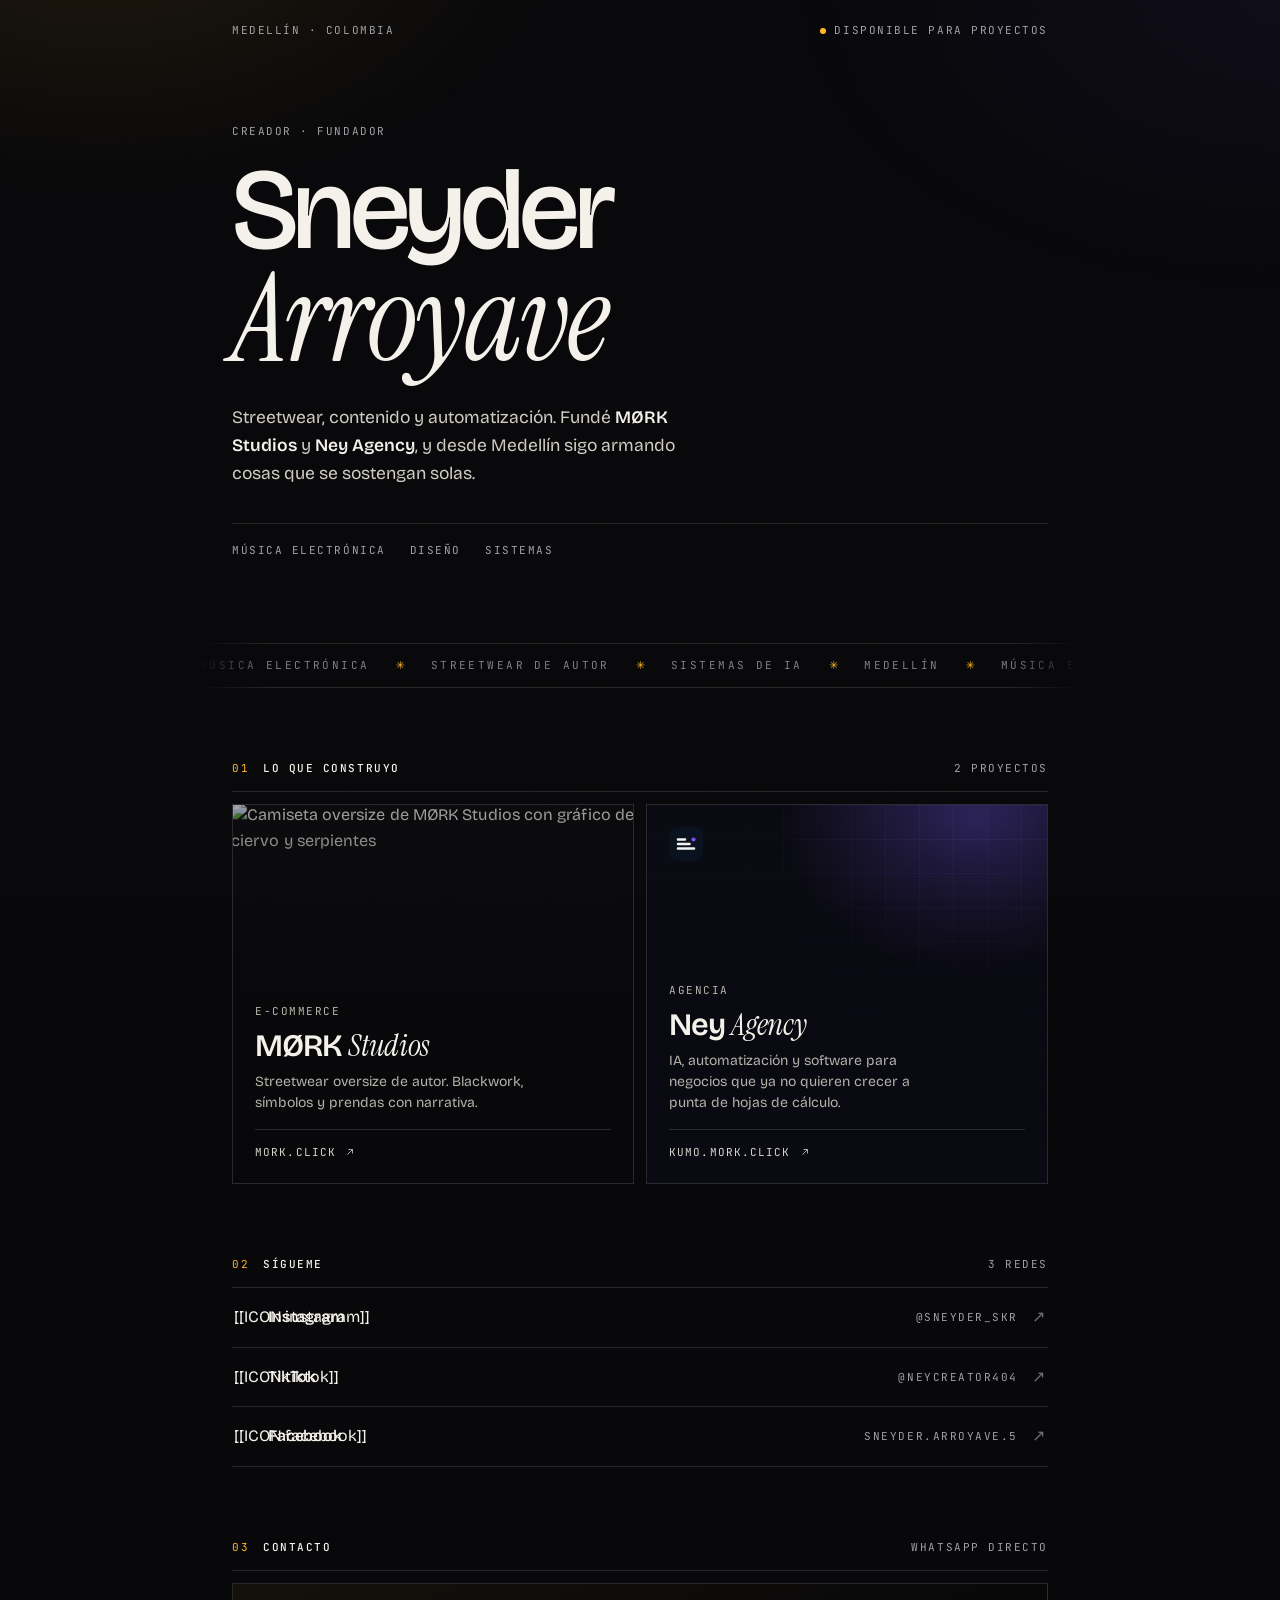
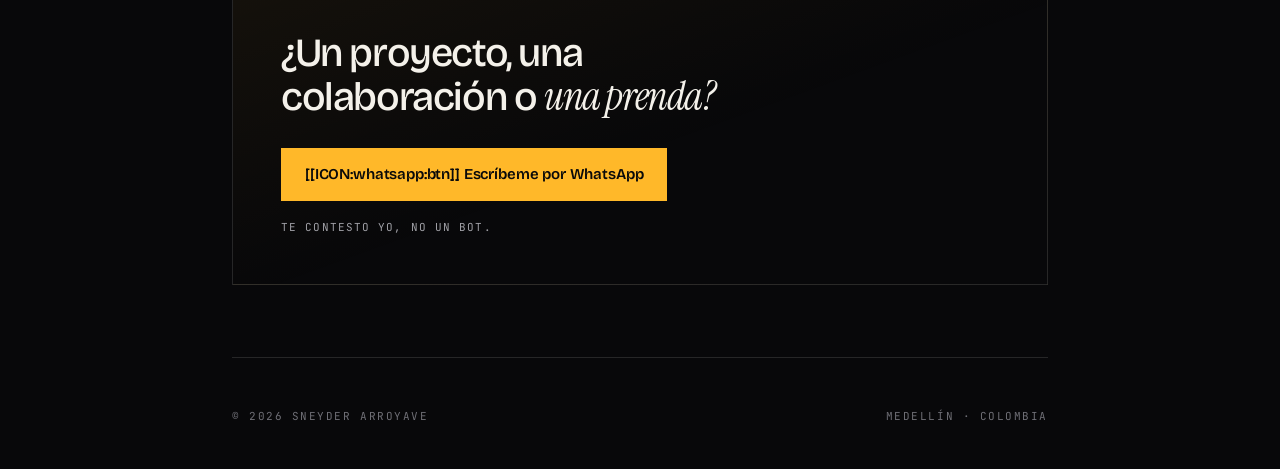
==== src/index.template.html @ 433a904f "Bio link: pagina unica con MORK, Ney Agency y redes" ====
<!DOCTYPE html>
<html lang="es">
<head>
<meta charset="utf-8">
<meta name="viewport" content="width=device-width, initial-scale=1">
<title>Sneyder Arroyave — MØRK Studios · Ney Agency</title>
<meta name="description" content="Links de Sneyder Arroyave: MØRK Studios (streetwear oversize), Ney Agency (IA y automatización), Instagram, TikTok y Facebook.">
<meta name="theme-color" content="#08080a">
<meta property="og:type" content="profile">
<meta property="og:title" content="Sneyder Arroyave">
<meta property="og:description" content="Streetwear, contenido y automatización. Fundador de MØRK Studios y Ney Agency.">
<meta property="og:image" content="[[OG_IMAGE]]">
<meta property="og:url" content="[[SITE_URL]]">
<meta name="twitter:card" content="summary_large_image">
<link rel="icon" href="favicon.svg" type="image/svg+xml">
<link rel="preconnect" href="https://fonts.googleapis.com">
<link rel="preconnect" href="https://fonts.gstatic.com" crossorigin>
<link href="https://fonts.googleapis.com/css2?family=Bricolage+Grotesque:opsz,wght@12..96,300..800&family=Instrument+Serif:ital@0;1&family=JetBrains+Mono:wght@400;500&display=swap" rel="stylesheet">
<style>
  /* ---------- tokens ---------- */
  :root{
    --bg:#08080a;
    --ink:#f4f1ea;
    --dim:#a0a0a6;
    --line:rgba(244,241,234,.13);
    --line-strong:rgba(244,241,234,.30);
    --acc:#ffb829;
    --iris:#7c5cff;
    --max:880px;
    --pad:clamp(20px,5vw,32px);
    --mono:"JetBrains Mono",ui-monospace,SFMono-Regular,monospace;
    --sans:"Bricolage Grotesque",system-ui,-apple-system,"Segoe UI",sans-serif;
    --serif:"Instrument Serif",Georgia,serif;
    --ease:cubic-bezier(.22,.8,.2,1);
  }

  *,*::before,*::after{box-sizing:border-box}
  html{-webkit-text-size-adjust:100%;scroll-behavior:smooth}
  body{
    margin:0;background:var(--bg);color:var(--ink);
    font-family:var(--sans);font-size:16px;line-height:1.55;
    -webkit-font-smoothing:antialiased;text-rendering:optimizeLegibility;
    overflow-x:hidden;
  }
  @media (prefers-reduced-motion:reduce){
    html{scroll-behavior:auto}
    *{animation-duration:.001ms !important;animation-iteration-count:1 !important;transition-duration:.001ms !important}
  }
  a{color:inherit}
  img{display:block;max-width:100%}
  :focus-visible{outline:2px solid var(--acc);outline-offset:3px}

  .mono{font-family:var(--mono);font-size:11px;letter-spacing:.14em;text-transform:uppercase;font-weight:400}

  /* ambient: one soft warm glow, top-left, nothing else */
  body::before{
    content:"";position:fixed;inset:0;pointer-events:none;z-index:0;
    background:
      radial-gradient(60vw 50vh at 8% -8%, rgba(255,184,41,.09), transparent 60%),
      radial-gradient(70vw 60vh at 100% 0%, rgba(124,92,255,.06), transparent 55%);
  }
  .grain{
    position:fixed;inset:0;pointer-events:none;z-index:2;opacity:.05;mix-blend-mode:overlay;
    background-image:url("data:image/svg+xml,%3Csvg xmlns='http://www.w3.org/2000/svg' width='180' height='180'%3E%3Cfilter id='n'%3E%3CfeTurbulence type='fractalNoise' baseFrequency='.8' numOctaves='3'/%3E%3C/filter%3E%3Crect width='180' height='180' filter='url(%23n)'/%3E%3C/svg%3E");
    background-size:180px 180px;
  }

  .wrap{position:relative;z-index:1;max-width:var(--max);margin:0 auto;padding:0 var(--pad)}

  /* ---------- top bar ---------- */
  .top{
    display:flex;justify-content:space-between;align-items:center;gap:16px;
    padding:22px 0 0;color:var(--dim);
  }
  .live{display:inline-flex;align-items:center;gap:8px}
  .live i{
    width:6px;height:6px;border-radius:50%;background:var(--acc);display:inline-block;
    box-shadow:0 0 0 0 rgba(255,184,41,.5);animation:pulse 2.8s ease-out infinite;
  }
  @keyframes pulse{
    0%{box-shadow:0 0 0 0 rgba(255,184,41,.45)}
    70%{box-shadow:0 0 0 7px rgba(255,184,41,0)}
    100%{box-shadow:0 0 0 0 rgba(255,184,41,0)}
  }
  @media (max-width:520px){ .top .live .wide{display:none} }
  @media (min-width:521px){ .top .live .short{display:none} }

  /* ---------- hero ---------- */
  .hero{padding:clamp(46px,9vw,84px) 0 clamp(26px,5vw,38px)}
  .eyebrow{color:var(--dim);margin:0 0 clamp(14px,3vw,22px)}
  h1{
    margin:0;font-weight:500;letter-spacing:-.045em;line-height:.84;
    font-size:clamp(3.5rem,13.5vw,7.2rem);font-optical-sizing:auto;
    display:flex;flex-direction:column;
  }
  h1 .serif{
    font-family:var(--serif);font-style:italic;font-weight:400;
    letter-spacing:-.02em;line-height:.9;margin-top:.04em;
    font-size:1.06em;
  }
  .lede{
    margin:clamp(22px,4vw,30px) 0 0;max-width:44ch;
    color:#cfcbc2;font-size:clamp(15px,2.1vw,17.5px);line-height:1.62;
  }
  .lede strong{color:var(--ink);font-weight:600}
  .hero-meta{
    display:flex;flex-wrap:wrap;gap:10px 24px;margin-top:clamp(24px,4vw,34px);
    color:var(--dim);padding-top:18px;border-top:1px solid var(--line);
  }

  /* ---------- ticker ---------- */
  .ticker{
    margin:clamp(30px,6vw,46px) calc(var(--pad) * -1) 0;
    border-top:1px solid var(--line);border-bottom:1px solid var(--line);
    overflow:hidden;padding:13px 0;
    -webkit-mask-image:linear-gradient(90deg,transparent,#000 8%,#000 92%,transparent);
            mask-image:linear-gradient(90deg,transparent,#000 8%,#000 92%,transparent);
  }
  .ticker-track{display:flex;width:max-content;animation:slide 46s linear infinite;will-change:transform}
  .ticker-track > div{display:flex;align-items:center;gap:26px;padding-right:26px}
  .ticker span{font-family:var(--mono);font-size:11px;letter-spacing:.22em;text-transform:uppercase;color:#7e7e85;white-space:nowrap}
  .ticker b{color:var(--acc);font-size:11px;line-height:1}
  @keyframes slide{to{transform:translateX(-50%)}}

  /* ---------- section head ---------- */
  .block{margin-top:clamp(46px,8vw,72px)}
  .block-head{
    display:flex;align-items:baseline;gap:14px;
    padding-bottom:14px;border-bottom:1px solid var(--line);color:var(--dim);
  }
  .block-head .num{color:var(--acc)}
  .block-head h2{margin:0;color:var(--ink);font-family:var(--mono);font-size:11px;letter-spacing:.14em;text-transform:uppercase;font-weight:500}
  .block-head .count{margin-left:auto}

  /* ---------- brand cards ---------- */
  .cards{display:grid;gap:12px;margin-top:12px}
  @media (min-width:760px){ .cards{grid-template-columns:1fr 1fr} }
  .card{
    position:relative;display:flex;flex-direction:column;justify-content:flex-end;
    min-height:clamp(300px,54vw,380px);padding:22px;
    border:1px solid var(--line);background:#0c0c0f;overflow:hidden;
    text-decoration:none;isolation:isolate;
    transition:transform .4s var(--ease),border-color .4s var(--ease);
  }
  .card:hover{transform:translateY(-3px);border-color:var(--line-strong)}
  .card:active{transform:translateY(-1px)}
  .card .media{position:absolute;inset:0;z-index:-2;overflow:hidden}
  .card .media img{
    width:100%;height:100%;object-fit:cover;object-position:50% 12%;
    transform:scale(1.01);transition:transform 1.1s var(--ease);filter:saturate(.9) contrast(1.05) brightness(.92);
  }
  .card:hover .media img{transform:scale(1.05)}
  .card .scrim{position:absolute;inset:0;z-index:-1;
    background:linear-gradient(180deg,rgba(8,8,10,.30) 0%,rgba(8,8,10,.72) 38%,rgba(8,8,10,.96) 62%,#08080a 88%)}
  .card .tag{color:#b9b5ab;display:block;margin-bottom:10px}
  .card h3{
    margin:0;font-size:clamp(1.55rem,4.6vw,1.95rem);font-weight:600;letter-spacing:-.03em;line-height:1;
  }
  .card h3 em{font-family:var(--serif);font-style:italic;font-weight:400;letter-spacing:-.01em}
  .card p{margin:10px 0 0;font-size:14px;line-height:1.5;color:#b4b1a9;max-width:30ch}
  .card .go{
    display:flex;align-items:center;gap:8px;margin-top:16px;padding-top:14px;
    border-top:1px solid rgba(244,241,234,.14);
    font-family:var(--mono);font-size:11px;letter-spacing:.1em;text-transform:uppercase;color:#d7d4cc;
  }
  .card .go svg{width:12px;height:12px;stroke:currentColor;fill:none;stroke-width:1.6;
    transition:transform .35s var(--ease)}
  .card:hover .go svg{transform:translate(3px,-3px)}
  .card:hover .go{color:var(--acc)}

  /* ney card: no photo, its own ground */
  .card--ney{background:#0a0a12}
  .card--ney .grid-bg{
    position:absolute;inset:0;z-index:-2;
    background-image:linear-gradient(rgba(124,92,255,.10) 1px,transparent 1px),
                     linear-gradient(90deg,rgba(124,92,255,.10) 1px,transparent 1px);
    background-size:34px 34px;
    -webkit-mask-image:radial-gradient(90% 80% at 78% 8%,#000 0%,transparent 72%);
            mask-image:radial-gradient(90% 80% at 78% 8%,#000 0%,transparent 72%);
  }
  .card--ney .glow{
    position:absolute;inset:0;z-index:-1;
    background:radial-gradient(70% 60% at 82% 4%,rgba(124,92,255,.30),transparent 68%);
  }
  .card--ney .mark{position:absolute;top:22px;left:22px;z-index:0;width:34px;height:34px;opacity:.95}
  .card--ney .scrim{background:linear-gradient(180deg,transparent 0%,rgba(10,10,18,.55) 55%,#0a0a12 92%)}

  /* ---------- social list ---------- */
  .social{list-style:none;margin:0;padding:0}
  .social a{
    display:grid;grid-template-columns:20px 1fr auto 14px;align-items:center;gap:14px;
    padding:17px 2px;border-bottom:1px solid var(--line);text-decoration:none;
    transition:background .3s var(--ease),padding-left .3s var(--ease),border-color .3s var(--ease);
  }
  .social a:hover{background:rgba(244,241,234,.035);padding-left:12px;border-color:var(--line-strong)}
  .social .ico{display:flex}
  .social .ico svg{width:17px;height:17px;fill:#8b8b93;transition:fill .3s}
  .social a:hover .ico svg{fill:var(--acc)}
  .social .net{font-size:16px;font-weight:500;letter-spacing:-.01em}
  .social .handle{color:var(--dim);font-size:11px}
  .social .arw{color:#6d6d74;transition:transform .35s var(--ease),color .3s}
  .social a:hover .arw{transform:translate(2px,-2px);color:var(--acc)}
  @media (max-width:430px){ .social .handle{display:none} }

  /* ---------- contact ---------- */
  .contact{
    margin-top:12px;padding:clamp(26px,6vw,48px);
    border:1px solid var(--line);position:relative;overflow:hidden;
    background:linear-gradient(160deg,rgba(255,184,41,.055),transparent 55%);
  }
  .contact .title{
    margin:0 0 clamp(22px,4vw,30px);font-size:clamp(1.7rem,5.4vw,2.5rem);
    font-weight:500;letter-spacing:-.035em;line-height:1.06;max-width:18ch;
  }
  .contact .title em{font-family:var(--serif);font-style:italic;font-weight:400}
  .btn{
    display:inline-flex;align-items:center;gap:12px;
    background:var(--acc);color:#0a0a0a;text-decoration:none;
    font-weight:600;font-size:15px;letter-spacing:-.01em;
    padding:15px 24px;transition:transform .25s var(--ease),background .25s;
  }
  .btn svg{width:16px;height:16px;fill:currentColor}
  .btn:hover{background:#ffc95f;transform:translateY(-2px)}
  .btn:active{transform:translateY(0) scale(.99)}
  .contact .fine{margin:18px 0 0;color:var(--dim);font-size:11px;font-family:var(--mono);letter-spacing:.1em;text-transform:uppercase}

  /* ---------- footer ---------- */
  footer{
    display:flex;flex-wrap:wrap;justify-content:space-between;gap:10px;
    padding:clamp(34px,6vw,50px) 0 clamp(30px,6vw,44px);
    color:#6f6f76;border-top:1px solid var(--line);margin-top:clamp(46px,8vw,72px);
  }

  /* ---------- entrance ---------- */
  [data-enter]{opacity:0;transform:translateY(14px);animation:rise .85s var(--ease) forwards;animation-delay:var(--d,0s)}
  @keyframes rise{to{opacity:1;transform:none}}
  @media (prefers-reduced-motion:reduce){[data-enter]{opacity:1;transform:none;animation:none}}
</style>
</head>
<body>
<div class="grain" aria-hidden="true"></div>

<div class="wrap">
  <header class="top">
    <span class="mono">Medellín · Colombia</span>
    <span class="mono live"><i></i><span class="wide">Disponible para proyectos</span><span class="short">Disponible</span></span>
  </header>

  <main>
    <section class="hero">
      <p class="eyebrow mono" data-enter style="--d:.05s">Creador · Fundador</p>
      <h1 data-enter style="--d:.12s"><span>Sneyder</span><span class="serif">Arroyave</span></h1>
      <p class="lede" data-enter style="--d:.2s">
        Streetwear, contenido y automatización. Fundé <strong>MØRK Studios</strong> y <strong>Ney Agency</strong>,
        y desde Medellín sigo armando cosas que se sostengan solas.
      </p>
      <div class="hero-meta mono" data-enter style="--d:.28s">
        <span>Música electrónica</span>
        <span>Diseño</span>
        <span>Sistemas</span>
      </div>
    </section>

    <div class="ticker" aria-hidden="true">
      <div class="ticker-track">
        <div>
          <span>Música electrónica</span><b>✳</b><span>Streetwear de autor</span><b>✳</b><span>Sistemas de IA</span><b>✳</b><span>Medellín</span><b>✳</b>
          <span>Música electrónica</span><b>✳</b><span>Streetwear de autor</span><b>✳</b><span>Sistemas de IA</span><b>✳</b><span>Medellín</span><b>✳</b>
        </div>
        <div>
          <span>Música electrónica</span><b>✳</b><span>Streetwear de autor</span><b>✳</b><span>Sistemas de IA</span><b>✳</b><span>Medellín</span><b>✳</b>
          <span>Música electrónica</span><b>✳</b><span>Streetwear de autor</span><b>✳</b><span>Sistemas de IA</span><b>✳</b><span>Medellín</span><b>✳</b>
        </div>
      </div>
    </div>

    <section class="block" id="negocios">
      <div class="block-head">
        <span class="mono num">01</span>
        <h2>Lo que construyo</h2>
        <span class="mono count">2 proyectos</span>
      </div>
      <div class="cards">
        <a class="card card--mork" href="https://mork.click" target="_blank" rel="noopener">
          <span class="media"><img src="assets/mork-card.webp" alt="Camiseta oversize de MØRK Studios con gráfico de ciervo y serpientes" width="760" height="950"></span>
          <span class="scrim"></span>
          <span class="tag mono">E-commerce</span>
          <h3>MØRK <em>Studios</em></h3>
          <p>Streetwear oversize de autor. Blackwork, símbolos y prendas con narrativa.</p>
          <span class="go">mork.click <svg viewBox="0 0 24 24" aria-hidden="true"><path d="M7 17 17 7M9 7h8v8"/></svg></span>
        </a>

        <a class="card card--ney" href="https://kumo.mork.click" target="_blank" rel="noopener">
          <span class="grid-bg"></span>
          <span class="glow"></span>
          <svg class="mark" viewBox="0 0 34 34" aria-hidden="true"><rect width="34" height="34" rx="8" fill="#0B1220"/><path d="M9 21.5h16M9 17h11.5M9 12.5h7" stroke="#FFF" stroke-width="2.6" stroke-linecap="round"/><circle cx="24.5" cy="12.5" r="2.1" fill="#8052ff"/></svg>
          <span class="scrim"></span>
          <span class="tag mono">Agencia</span>
          <h3>Ney <em>Agency</em></h3>
          <p>IA, automatización y software para negocios que ya no quieren crecer a punta de hojas de cálculo.</p>
          <span class="go">kumo.mork.click <svg viewBox="0 0 24 24" aria-hidden="true"><path d="M7 17 17 7M9 7h8v8"/></svg></span>
        </a>
      </div>
    </section>

    <section class="block" id="redes">
      <div class="block-head">
        <span class="mono num">02</span>
        <h2>Sígueme</h2>
        <span class="mono count">3 redes</span>
      </div>
      <ul class="social">
        <li>
          <a href="https://www.instagram.com/sneyder_skr/" target="_blank" rel="noopener">
            <span class="ico">[[ICON:instagram]]</span>
            <span class="net">Instagram</span>
            <span class="handle mono">@sneyder_skr</span>
            <span class="arw" aria-hidden="true">↗</span>
          </a>
        </li>
        <li>
          <a href="https://www.tiktok.com/@neycreator404" target="_blank" rel="noopener">
            <span class="ico">[[ICON:tiktok]]</span>
            <span class="net">TikTok</span>
            <span class="handle mono">@neycreator404</span>
            <span class="arw" aria-hidden="true">↗</span>
          </a>
        </li>
        <li>
          <a href="https://www.facebook.com/sneyder.arroyave.5" target="_blank" rel="noopener">
            <span class="ico">[[ICON:facebook]]</span>
            <span class="net">Facebook</span>
            <span class="handle mono">sneyder.arroyave.5</span>
            <span class="arw" aria-hidden="true">↗</span>
          </a>
        </li>
      </ul>
    </section>

    <section class="block" id="contacto">
      <div class="block-head">
        <span class="mono num">03</span>
        <h2>Contacto</h2>
        <span class="mono count">WhatsApp directo</span>
      </div>
      <div class="contact">
        <p class="title">¿Un proyecto, una colaboración o <em>una prenda?</em></p>
        <a class="btn" href="https://wa.me/573228084525?text=Hola%20Sneyder%2C%20te%20escribo%20desde%20tu%20bio%20link." target="_blank" rel="noopener">
          [[ICON:whatsapp:btn]] Escríbeme por WhatsApp
        </a>
        <p class="fine">Te contesto yo, no un bot.</p>
      </div>
    </section>
  </main>

  <footer>
    <span class="mono">© 2026 Sneyder Arroyave</span>
    <span class="mono">Medellín · Colombia</span>
  </footer>
</div>
</body>
</html>
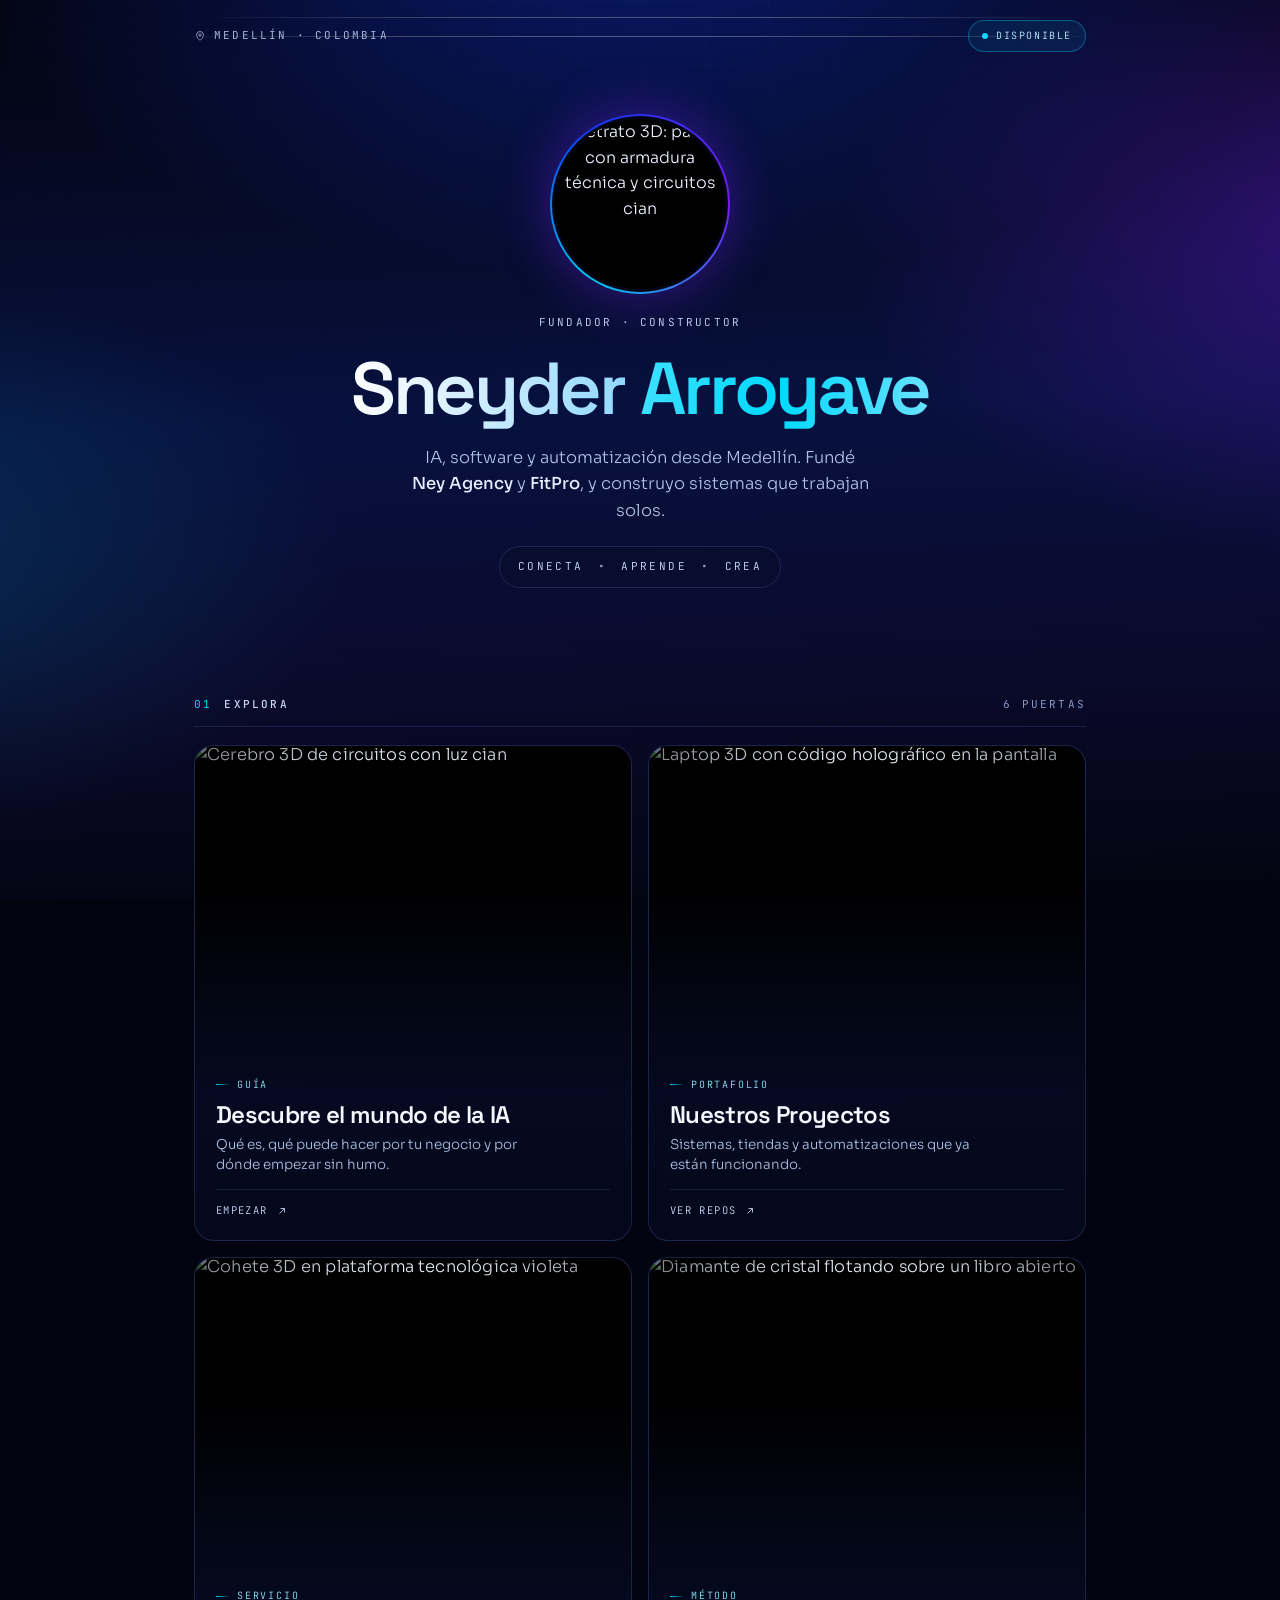
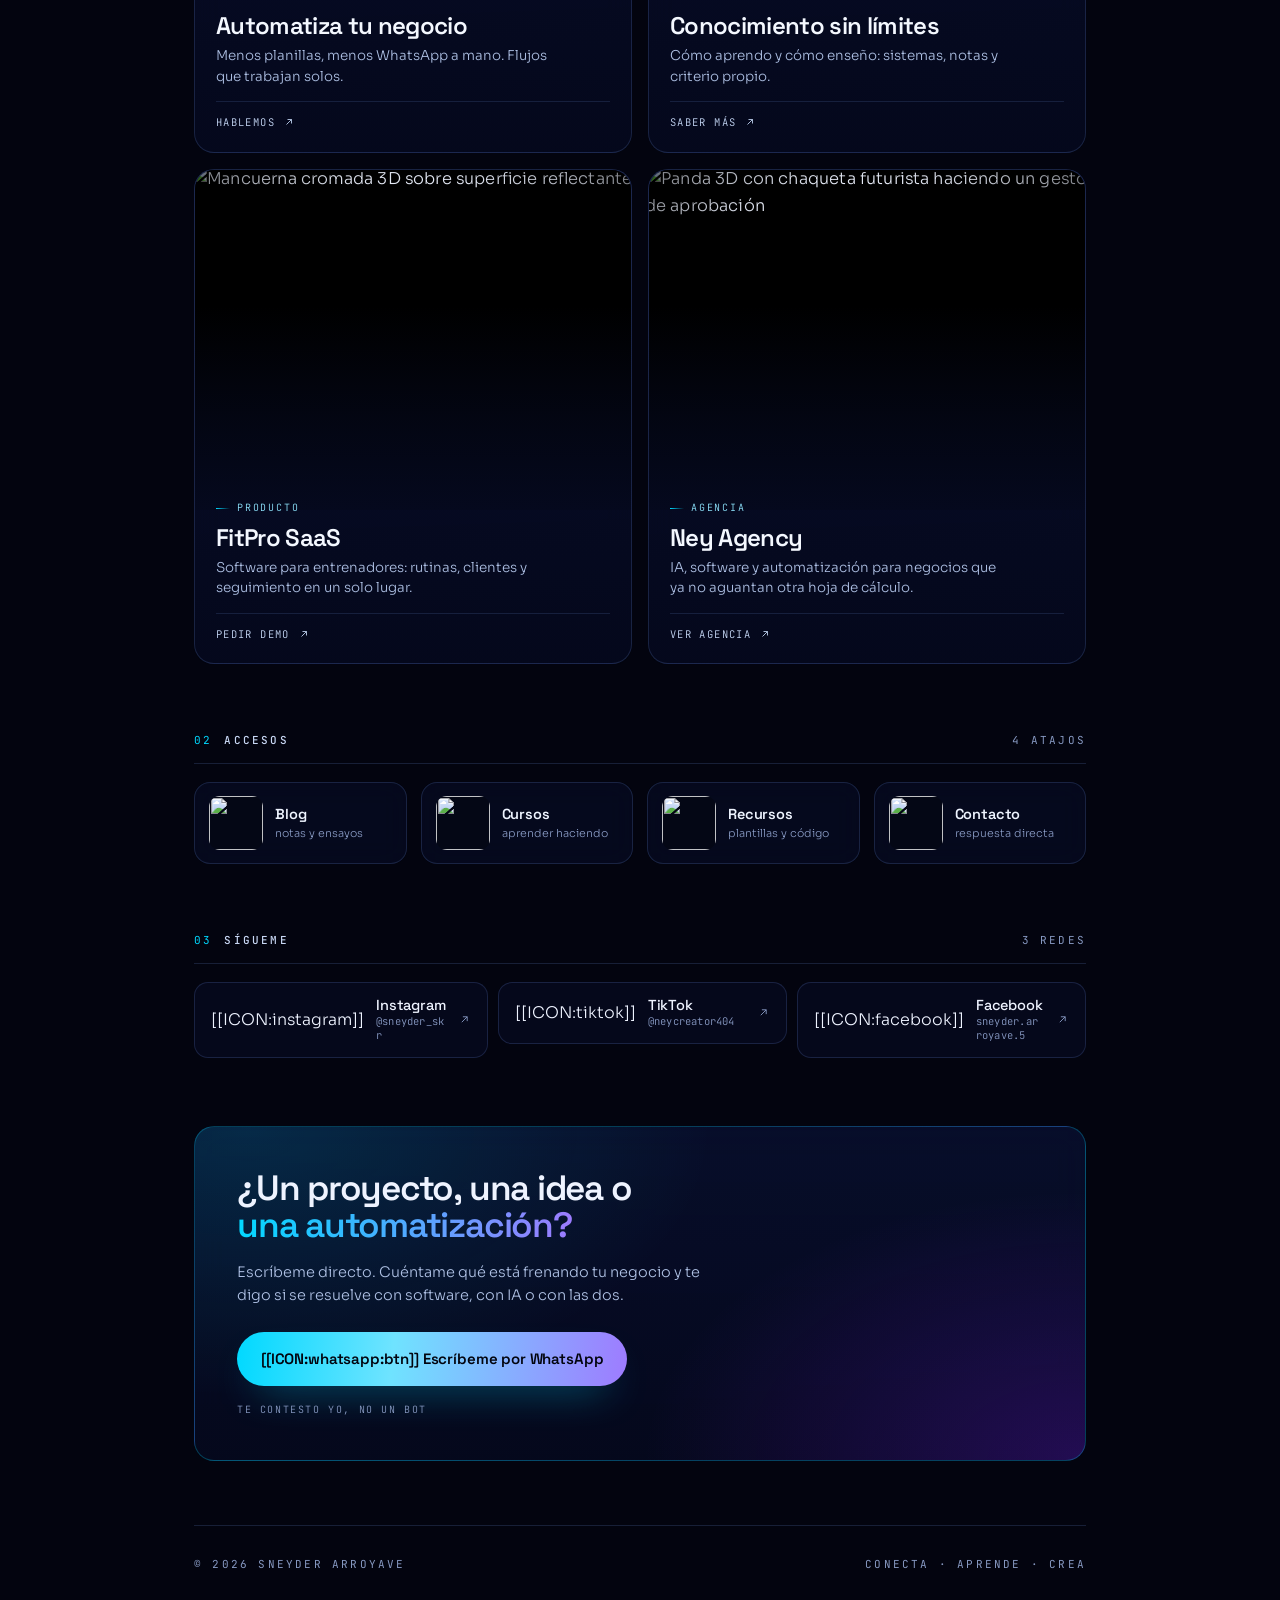
==== commit 78164cb3: "Bio link: rediseño cyberpunk con 12 ilustraciones 3D y OG nuevo - template reescrito con hero, 6 tar" ====
--- a/src/index.template.html
+++ b/src/index.template.html
@@ -3,360 +3,472 @@
 <head>
 <meta charset="utf-8">
 <meta name="viewport" content="width=device-width, initial-scale=1">
-<title>Sneyder Arroyave — MØRK Studios · Ney Agency</title>
-<meta name="description" content="Links de Sneyder Arroyave: MØRK Studios (streetwear oversize), Ney Agency (IA y automatización), Instagram, TikTok y Facebook.">
-<meta name="theme-color" content="#08080a">
+<title>Sneyder Arroyave — IA, software y automatización · Ney Agency</title>
+<meta name="description" content="Sneyder Arroyave: IA, software y automatización desde Medellín. Ney Agency, FitPro SaaS, proyectos y recursos.">
+<meta name="theme-color" content="#03040F">
 <meta property="og:type" content="profile">
-<meta property="og:title" content="Sneyder Arroyave">
-<meta property="og:description" content="Streetwear, contenido y automatización. Fundador de MØRK Studios y Ney Agency.">
+<meta property="og:title" content="Sneyder Arroyave — CONECTA · APRENDE · CREA">
+<meta property="og:description" content="IA, software y automatización. Ney Agency · FitPro SaaS · Proyectos.">
 <meta property="og:image" content="[[OG_IMAGE]]">
 <meta property="og:url" content="[[SITE_URL]]">
 <meta name="twitter:card" content="summary_large_image">
 <link rel="icon" href="favicon.svg" type="image/svg+xml">
 <link rel="preconnect" href="https://fonts.googleapis.com">
 <link rel="preconnect" href="https://fonts.gstatic.com" crossorigin>
-<link href="https://fonts.googleapis.com/css2?family=Bricolage+Grotesque:opsz,wght@12..96,300..800&family=Instrument+Serif:ital@0;1&family=JetBrains+Mono:wght@400;500&display=swap" rel="stylesheet">
+<link href="https://fonts.googleapis.com/css2?family=Space+Grotesk:wght@400;500;600;700&family=Sora:wght@300;400;500;600&family=JetBrains+Mono:wght@400;500&display=swap" rel="stylesheet">
 <style>
-  /* ---------- tokens ---------- */
+  /* ============ tokens ============ */
   :root{
-    --bg:#08080a;
-    --ink:#f4f1ea;
-    --dim:#a0a0a6;
-    --line:rgba(244,241,234,.13);
-    --line-strong:rgba(244,241,234,.30);
-    --acc:#ffb829;
-    --iris:#7c5cff;
-    --max:880px;
-    --pad:clamp(20px,5vw,32px);
+    --void:#03040F;
+    --deep:#07113F;
+    --blue:#123BFF;
+    --violet:#831BFF;
+    --cyan:#00D9FF;
+    --ink:#EEF3FF;
+    --dim:#AEC0E4;
+    --faint:#8799C2;
+    --line:rgba(126,168,255,.17);
+    --line-2:rgba(126,168,255,.34);
+    --glass:rgba(9,16,46,.46);
+    --glass-2:rgba(6,11,34,.78);
+    --max:960px;
+    --pad:clamp(18px,4.6vw,34px);
+    --r:20px;
+    --sans:"Sora",system-ui,-apple-system,"Segoe UI",sans-serif;
+    --disp:"Space Grotesk",var(--sans);
     --mono:"JetBrains Mono",ui-monospace,SFMono-Regular,monospace;
-    --sans:"Bricolage Grotesque",system-ui,-apple-system,"Segoe UI",sans-serif;
-    --serif:"Instrument Serif",Georgia,serif;
     --ease:cubic-bezier(.22,.8,.2,1);
   }
 
   *,*::before,*::after{box-sizing:border-box}
   html{-webkit-text-size-adjust:100%;scroll-behavior:smooth}
   body{
-    margin:0;background:var(--bg);color:var(--ink);
-    font-family:var(--sans);font-size:16px;line-height:1.55;
-    -webkit-font-smoothing:antialiased;text-rendering:optimizeLegibility;
-    overflow-x:hidden;
-  }
+    margin:0;color:var(--ink);font-family:var(--sans);
+    font-size:16px;line-height:1.6;font-weight:300;
+    background:var(--void);
+    -webkit-font-smoothing:antialiased;overflow-x:hidden;
+  }
+  body::before{
+    content:"";position:fixed;inset:0;z-index:-2;pointer-events:none;
+    background:
+      radial-gradient(90vw 70vh at 50% -12%, rgba(18,59,255,.42), transparent 62%),
+      radial-gradient(70vw 60vh at 108% 26%, rgba(131,27,255,.34), transparent 60%),
+      radial-gradient(60vw 50vh at -10% 62%, rgba(0,217,255,.14), transparent 62%),
+      linear-gradient(178deg,#03040F 0%,#07113F 46%,#0a0a2c 74%,#03040F 100%);
+  }
+  /* rejilla de fondo */
+  body::after{
+    content:"";position:fixed;inset:0;z-index:-1;pointer-events:none;opacity:.5;
+    background-image:
+      linear-gradient(rgba(126,168,255,.055) 1px,transparent 1px),
+      linear-gradient(90deg,rgba(126,168,255,.055) 1px,transparent 1px);
+    background-size:64px 64px;
+    -webkit-mask-image:radial-gradient(80% 60% at 50% 0%,#000,transparent 78%);
+            mask-image:radial-gradient(80% 60% at 50% 0%,#000,transparent 78%);
+  }
+  a{color:inherit;text-decoration:none}
+  img{display:block;max-width:100%}
+  :focus-visible{outline:2px solid var(--cyan);outline-offset:3px;border-radius:6px}
   @media (prefers-reduced-motion:reduce){
     html{scroll-behavior:auto}
     *{animation-duration:.001ms !important;animation-iteration-count:1 !important;transition-duration:.001ms !important}
   }
-  a{color:inherit}
-  img{display:block;max-width:100%}
-  :focus-visible{outline:2px solid var(--acc);outline-offset:3px}
-
-  .mono{font-family:var(--mono);font-size:11px;letter-spacing:.14em;text-transform:uppercase;font-weight:400}
-
-  /* ambient: one soft warm glow, top-left, nothing else */
-  body::before{
-    content:"";position:fixed;inset:0;pointer-events:none;z-index:0;
+
+  .mono{font-family:var(--mono);font-size:11px;letter-spacing:.2em;text-transform:uppercase;font-weight:400}
+  .wrap{position:relative;max-width:var(--max);margin:0 auto;padding:0 var(--pad)}
+
+  /* ============ top bar ============ */
+  .top{display:flex;align-items:center;justify-content:space-between;gap:14px;padding:20px 0 0;color:#A6B6D8}
+  .top .loc{display:inline-flex;align-items:center;gap:8px}
+  .top .loc svg{width:12px;height:12px;fill:none;stroke:currentColor;stroke-width:1.5}
+  .pill{
+    display:inline-flex;align-items:center;gap:8px;padding:7px 13px;border-radius:999px;
+    border:1px solid rgba(0,217,255,.34);background:rgba(0,217,255,.07);color:#BFEFFF;
+    font-family:var(--mono);font-size:10px;letter-spacing:.16em;text-transform:uppercase;
+  }
+  .pill i{width:6px;height:6px;border-radius:50%;background:var(--cyan);box-shadow:0 0 0 0 rgba(0,217,255,.6);animation:pulse 2.6s ease-out infinite}
+  @keyframes pulse{
+    0%{box-shadow:0 0 0 0 rgba(0,217,255,.55)}
+    70%{box-shadow:0 0 0 8px rgba(0,217,255,0)}
+    100%{box-shadow:0 0 0 0 rgba(0,217,255,0)}
+  }
+  @media (max-width:560px){ .top .loc .long{display:none} }
+  @media (min-width:561px){ .top .loc .short{display:none} }
+
+  /* ============ hero ============ */
+  .hero{position:relative;padding:clamp(34px,6vw,64px) 0 clamp(26px,4vw,40px);isolation:isolate}
+  .hero-art{
+    position:absolute;left:50%;top:-6%;transform:translateX(-50%);
+    width:min(112%,1080px);z-index:-1;opacity:.62;pointer-events:none;
+    mix-blend-mode:screen;
+    -webkit-mask-image:radial-gradient(70% 64% at 50% 34%,#000 0%,rgba(0,0,0,.55) 58%,transparent 82%);
+            mask-image:radial-gradient(70% 64% at 50% 34%,#000 0%,rgba(0,0,0,.55) 58%,transparent 82%);
+  }
+  .hero-art img{width:100%;height:auto;mix-blend-mode:screen}
+
+  .id{display:flex;flex-direction:column;align-items:center;text-align:center;gap:clamp(16px,3vw,22px)}
+  .avatar{
+    position:relative;width:clamp(132px,26vw,176px);aspect-ratio:1;border-radius:50%;
+    display:grid;place-items:center;flex:none;
+  }
+  .avatar::before{
+    content:"";position:absolute;inset:-2px;border-radius:50%;
+    background:conic-gradient(from 210deg,var(--cyan),var(--blue),var(--violet),var(--cyan));
+    opacity:.9;filter:blur(.4px);
+  }
+  .avatar::after{
+    content:"";position:absolute;inset:-18%;border-radius:50%;z-index:-1;
+    background:radial-gradient(circle,rgba(18,59,255,.55),rgba(131,27,255,.28) 46%,transparent 70%);
+    filter:blur(18px);
+  }
+  .avatar img{
+    position:relative;width:100%;height:100%;border-radius:50%;object-fit:cover;
+    background:#000;border:3px solid rgba(4,7,24,.9);mix-blend-mode:normal;
+  }
+
+  .eyebrow{margin:0;color:#B9C7E9}
+  h1{
+    margin:0;font-family:var(--disp);font-weight:600;letter-spacing:-.045em;
+    font-size:clamp(2.6rem,10.5vw,4.6rem);line-height:.94;
+  }
+  h1 span{
+    display:inline;
+    background:linear-gradient(96deg,#FFFFFF 2%,#C9EBFF 52%,#8FD8FF 100%);
+    -webkit-background-clip:text;background-clip:text;color:transparent;
+  }
+  h1 span.w2{
+    background:linear-gradient(96deg,#3FE0FF 0%,var(--cyan) 48%,#6BE1FF 100%);
+    -webkit-background-clip:text;background-clip:text;color:transparent;
+  }
+  .role{margin:0;color:var(--dim);font-size:clamp(14px,2.4vw,16.5px);max-width:40ch;font-weight:300}
+  .role b{color:#E6EEFF;font-weight:500;white-space:nowrap}
+
+  .claim{
+    display:flex;align-items:center;justify-content:center;gap:clamp(8px,2vw,14px);
+    flex-wrap:wrap;margin:0;padding:11px 18px;border-radius:999px;
+    border:1px solid var(--line);background:rgba(8,14,44,.5);
+    backdrop-filter:blur(10px);-webkit-backdrop-filter:blur(10px);
+    color:#CFE2FF;font-family:var(--mono);font-size:clamp(9.5px,2vw,11px);
+    letter-spacing:.22em;text-transform:uppercase;
+  }
+  .claim b{color:var(--faint);font-weight:400}
+
+  /* ============ section head ============ */
+  .block{margin-top:clamp(44px,7vw,68px)}
+  .head{display:flex;align-items:center;gap:12px;padding-bottom:13px;border-bottom:1px solid var(--line);color:var(--faint)}
+  .head .num{color:var(--cyan)}
+  .head h2{margin:0;font-family:var(--mono);font-size:11px;letter-spacing:.2em;text-transform:uppercase;color:#C9D8F5;font-weight:500}
+  .head .side{margin-left:auto;color:var(--faint)}
+
+  /* ============ tarjetas ============ */
+  .cards{display:grid;gap:clamp(12px,2vw,16px);margin-top:clamp(14px,2.4vw,18px)}
+  @media (min-width:700px){ .cards{grid-template-columns:1fr 1fr} }
+
+  .card{
+    position:relative;display:flex;flex-direction:column;overflow:hidden;
+    border-radius:var(--r);border:1px solid var(--line);
+    background:linear-gradient(178deg,rgba(12,21,60,.66),rgba(5,9,30,.86));
+    backdrop-filter:blur(14px);-webkit-backdrop-filter:blur(14px);
+    isolation:isolate;
+    transition:transform .45s var(--ease),border-color .45s var(--ease),box-shadow .45s var(--ease);
+  }
+  .card::after{
+    content:"";position:absolute;inset:0;border-radius:inherit;pointer-events:none;z-index:2;
+    background:linear-gradient(140deg,rgba(0,217,255,.10),transparent 34%,transparent 66%,rgba(131,27,255,.14));
+    opacity:0;transition:opacity .45s var(--ease);
+  }
+  .card:hover,.card:focus-visible{
+    transform:translateY(-4px);border-color:var(--line-2);
+    box-shadow:0 26px 54px -30px rgba(18,59,255,.85),0 0 0 1px rgba(0,217,255,.16);
+  }
+  .card:hover::after,.card:focus-visible::after{opacity:1}
+
+  .card .art{
+    position:relative;aspect-ratio:1/.78;overflow:hidden;background:#000;
+    display:grid;place-items:center;
+  }
+  .card .art::before{
+    content:"";position:absolute;inset:0;z-index:1;pointer-events:none;
+    background:linear-gradient(180deg,transparent 40%,rgba(5,9,30,.62) 74%,rgba(5,9,30,.99) 100%);
+  }
+  .card .art img{
+    width:100%;height:100%;object-fit:cover;mix-blend-mode:screen;
+    transform:scale(1.02);transition:transform 1s var(--ease);
+    -webkit-mask-image:radial-gradient(78% 74% at 50% 44%,#000 52%,rgba(0,0,0,.55) 82%,transparent 100%);
+            mask-image:radial-gradient(78% 74% at 50% 44%,#000 52%,rgba(0,0,0,.55) 82%,transparent 100%);
+  }
+  .card:hover .art img{transform:scale(1.07)}
+
+  .card .body{padding:clamp(15px,2.4vw,19px) clamp(16px,2.6vw,21px) clamp(17px,2.6vw,21px);margin-top:-38px;position:relative;z-index:3}
+  .card .kick{
+    display:inline-flex;align-items:center;gap:7px;margin-bottom:9px;
+    font-family:var(--mono);font-size:10px;letter-spacing:.18em;text-transform:uppercase;color:#8FE6FF;
+  }
+  .card .kick::before{content:"";width:14px;height:1px;background:linear-gradient(90deg,var(--cyan),transparent)}
+  .card h3{
+    margin:0;font-family:var(--disp);font-weight:600;letter-spacing:-.028em;line-height:1.08;
+    font-size:clamp(1.22rem,3.6vw,1.5rem);color:#F4F8FF;
+  }
+  .card p{margin:7px 0 0;color:var(--dim);font-size:13.5px;line-height:1.5;max-width:34ch}
+  .card .foot{
+    display:flex;align-items:center;gap:8px;margin-top:14px;padding-top:12px;
+    border-top:1px solid rgba(126,168,255,.14);
+    font-family:var(--mono);font-size:10.5px;letter-spacing:.13em;text-transform:uppercase;color:#C6D8F7;
+  }
+  .card .foot svg{width:12px;height:12px;fill:none;stroke:currentColor;stroke-width:1.7;transition:transform .4s var(--ease)}
+  .card:hover .foot{color:var(--cyan)}
+  .card:hover .foot svg{transform:translate(3px,-3px)}
+
+  /* ============ accesos ============ */
+  .tiles{display:grid;grid-template-columns:1fr 1fr;gap:clamp(10px,2vw,14px);margin-top:clamp(14px,2.4vw,18px)}
+  @media (min-width:700px){ .tiles{grid-template-columns:repeat(4,1fr)} }
+  .tile{
+    display:flex;align-items:center;gap:12px;padding:13px 14px;border-radius:16px;
+    border:1px solid var(--line);background:var(--glass);
+    backdrop-filter:blur(12px);-webkit-backdrop-filter:blur(12px);
+    transition:transform .4s var(--ease),border-color .4s var(--ease),background .4s var(--ease);
+  }
+  .tile:hover,.tile:focus-visible{transform:translateY(-3px);border-color:rgba(0,217,255,.4);background:rgba(12,22,64,.66)}
+  .tile img{
+    width:clamp(42px,9vw,54px);height:clamp(42px,9vw,54px);object-fit:cover;flex:0 0 auto;border-radius:11px;
+    background:#000;mix-blend-mode:screen;
+  }
+  .tile .t{min-width:0}
+  .tile .t b{display:block;font-family:var(--disp);font-weight:600;font-size:14.5px;letter-spacing:-.01em;line-height:1.2;color:#EEF4FF}
+  .tile .t span{display:block;color:var(--faint);font-size:11px;line-height:1.3;margin-top:2px}
+  @media (max-width:420px){
+    .tiles{grid-template-columns:1fr}
+    .tile{padding:10px 12px}
+  }
+
+  /* ============ redes ============ */
+  .social{list-style:none;margin:clamp(14px,2.4vw,18px) 0 0;padding:0;display:grid;gap:10px}
+  @media (min-width:700px){ .social{grid-template-columns:repeat(3,1fr)} }
+  .social a{
+    display:flex;align-items:center;gap:12px;padding:14px 16px;border-radius:14px;
+    border:1px solid var(--line);background:rgba(8,13,40,.5);
+    transition:border-color .35s var(--ease),background .35s var(--ease),transform .35s var(--ease);
+  }
+  .social a:hover,.social a:focus-visible{transform:translateY(-2px);border-color:var(--line-2);background:rgba(12,20,58,.7)}
+  .social .ico{display:flex;flex:none}
+  .social .ico svg{width:17px;height:17px;fill:#93A9D6;transition:fill .3s}
+  .social a:hover .ico svg{fill:var(--cyan)}
+  .social .net{display:flex;flex-direction:column;gap:2px;min-width:0}
+  .social .net b{font-family:var(--disp);font-weight:500;font-size:14.5px;letter-spacing:-.01em;line-height:1.15}
+  .social .net .handle{color:var(--faint);font-family:var(--mono);font-size:10.5px;letter-spacing:.02em;
+    overflow-wrap:anywhere;line-height:1.3}
+  .social .arw{margin-left:auto;flex:none;color:var(--faint);transition:color .3s,transform .3s var(--ease)}
+  .social .arw svg{width:13px;height:13px;fill:none;stroke:currentColor;stroke-width:1.7;display:block}
+  .social a:hover .arw,.social a:focus-visible .arw{color:var(--cyan);transform:translate(2px,-2px)}
+
+  /* ============ contacto ============ */
+  .contact{
+    position:relative;margin-top:clamp(14px,2.4vw,18px);padding:clamp(24px,5vw,42px);
+    border-radius:var(--r);border:1px solid rgba(0,217,255,.26);overflow:hidden;
     background:
-      radial-gradient(60vw 50vh at 8% -8%, rgba(255,184,41,.09), transparent 60%),
-      radial-gradient(70vw 60vh at 100% 0%, rgba(124,92,255,.06), transparent 55%);
-  }
-  .grain{
-    position:fixed;inset:0;pointer-events:none;z-index:2;opacity:.05;mix-blend-mode:overlay;
-    background-image:url("data:image/svg+xml,%3Csvg xmlns='http://www.w3.org/2000/svg' width='180' height='180'%3E%3Cfilter id='n'%3E%3CfeTurbulence type='fractalNoise' baseFrequency='.8' numOctaves='3'/%3E%3C/filter%3E%3Crect width='180' height='180' filter='url(%23n)'/%3E%3C/svg%3E");
-    background-size:180px 180px;
-  }
-
-  .wrap{position:relative;z-index:1;max-width:var(--max);margin:0 auto;padding:0 var(--pad)}
-
-  /* ---------- top bar ---------- */
-  .top{
-    display:flex;justify-content:space-between;align-items:center;gap:16px;
-    padding:22px 0 0;color:var(--dim);
-  }
-  .live{display:inline-flex;align-items:center;gap:8px}
-  .live i{
-    width:6px;height:6px;border-radius:50%;background:var(--acc);display:inline-block;
-    box-shadow:0 0 0 0 rgba(255,184,41,.5);animation:pulse 2.8s ease-out infinite;
-  }
-  @keyframes pulse{
-    0%{box-shadow:0 0 0 0 rgba(255,184,41,.45)}
-    70%{box-shadow:0 0 0 7px rgba(255,184,41,0)}
-    100%{box-shadow:0 0 0 0 rgba(255,184,41,0)}
-  }
-  @media (max-width:520px){ .top .live .wide{display:none} }
-  @media (min-width:521px){ .top .live .short{display:none} }
-
-  /* ---------- hero ---------- */
-  .hero{padding:clamp(46px,9vw,84px) 0 clamp(26px,5vw,38px)}
-  .eyebrow{color:var(--dim);margin:0 0 clamp(14px,3vw,22px)}
-  h1{
-    margin:0;font-weight:500;letter-spacing:-.045em;line-height:.84;
-    font-size:clamp(3.5rem,13.5vw,7.2rem);font-optical-sizing:auto;
-    display:flex;flex-direction:column;
-  }
-  h1 .serif{
-    font-family:var(--serif);font-style:italic;font-weight:400;
-    letter-spacing:-.02em;line-height:.9;margin-top:.04em;
-    font-size:1.06em;
-  }
-  .lede{
-    margin:clamp(22px,4vw,30px) 0 0;max-width:44ch;
-    color:#cfcbc2;font-size:clamp(15px,2.1vw,17.5px);line-height:1.62;
-  }
-  .lede strong{color:var(--ink);font-weight:600}
-  .hero-meta{
-    display:flex;flex-wrap:wrap;gap:10px 24px;margin-top:clamp(24px,4vw,34px);
-    color:var(--dim);padding-top:18px;border-top:1px solid var(--line);
-  }
-
-  /* ---------- ticker ---------- */
-  .ticker{
-    margin:clamp(30px,6vw,46px) calc(var(--pad) * -1) 0;
-    border-top:1px solid var(--line);border-bottom:1px solid var(--line);
-    overflow:hidden;padding:13px 0;
-    -webkit-mask-image:linear-gradient(90deg,transparent,#000 8%,#000 92%,transparent);
-            mask-image:linear-gradient(90deg,transparent,#000 8%,#000 92%,transparent);
-  }
-  .ticker-track{display:flex;width:max-content;animation:slide 46s linear infinite;will-change:transform}
-  .ticker-track > div{display:flex;align-items:center;gap:26px;padding-right:26px}
-  .ticker span{font-family:var(--mono);font-size:11px;letter-spacing:.22em;text-transform:uppercase;color:#7e7e85;white-space:nowrap}
-  .ticker b{color:var(--acc);font-size:11px;line-height:1}
-  @keyframes slide{to{transform:translateX(-50%)}}
-
-  /* ---------- section head ---------- */
-  .block{margin-top:clamp(46px,8vw,72px)}
-  .block-head{
-    display:flex;align-items:baseline;gap:14px;
-    padding-bottom:14px;border-bottom:1px solid var(--line);color:var(--dim);
-  }
-  .block-head .num{color:var(--acc)}
-  .block-head h2{margin:0;color:var(--ink);font-family:var(--mono);font-size:11px;letter-spacing:.14em;text-transform:uppercase;font-weight:500}
-  .block-head .count{margin-left:auto}
-
-  /* ---------- brand cards ---------- */
-  .cards{display:grid;gap:12px;margin-top:12px}
-  @media (min-width:760px){ .cards{grid-template-columns:1fr 1fr} }
-  .card{
-    position:relative;display:flex;flex-direction:column;justify-content:flex-end;
-    min-height:clamp(300px,54vw,380px);padding:22px;
-    border:1px solid var(--line);background:#0c0c0f;overflow:hidden;
-    text-decoration:none;isolation:isolate;
-    transition:transform .4s var(--ease),border-color .4s var(--ease);
-  }
-  .card:hover{transform:translateY(-3px);border-color:var(--line-strong)}
-  .card:active{transform:translateY(-1px)}
-  .card .media{position:absolute;inset:0;z-index:-2;overflow:hidden}
-  .card .media img{
-    width:100%;height:100%;object-fit:cover;object-position:50% 12%;
-    transform:scale(1.01);transition:transform 1.1s var(--ease);filter:saturate(.9) contrast(1.05) brightness(.92);
-  }
-  .card:hover .media img{transform:scale(1.05)}
-  .card .scrim{position:absolute;inset:0;z-index:-1;
-    background:linear-gradient(180deg,rgba(8,8,10,.30) 0%,rgba(8,8,10,.72) 38%,rgba(8,8,10,.96) 62%,#08080a 88%)}
-  .card .tag{color:#b9b5ab;display:block;margin-bottom:10px}
-  .card h3{
-    margin:0;font-size:clamp(1.55rem,4.6vw,1.95rem);font-weight:600;letter-spacing:-.03em;line-height:1;
-  }
-  .card h3 em{font-family:var(--serif);font-style:italic;font-weight:400;letter-spacing:-.01em}
-  .card p{margin:10px 0 0;font-size:14px;line-height:1.5;color:#b4b1a9;max-width:30ch}
-  .card .go{
-    display:flex;align-items:center;gap:8px;margin-top:16px;padding-top:14px;
-    border-top:1px solid rgba(244,241,234,.14);
-    font-family:var(--mono);font-size:11px;letter-spacing:.1em;text-transform:uppercase;color:#d7d4cc;
-  }
-  .card .go svg{width:12px;height:12px;stroke:currentColor;fill:none;stroke-width:1.6;
-    transition:transform .35s var(--ease)}
-  .card:hover .go svg{transform:translate(3px,-3px)}
-  .card:hover .go{color:var(--acc)}
-
-  /* ney card: no photo, its own ground */
-  .card--ney{background:#0a0a12}
-  .card--ney .grid-bg{
-    position:absolute;inset:0;z-index:-2;
-    background-image:linear-gradient(rgba(124,92,255,.10) 1px,transparent 1px),
-                     linear-gradient(90deg,rgba(124,92,255,.10) 1px,transparent 1px);
-    background-size:34px 34px;
-    -webkit-mask-image:radial-gradient(90% 80% at 78% 8%,#000 0%,transparent 72%);
-            mask-image:radial-gradient(90% 80% at 78% 8%,#000 0%,transparent 72%);
-  }
-  .card--ney .glow{
-    position:absolute;inset:0;z-index:-1;
-    background:radial-gradient(70% 60% at 82% 4%,rgba(124,92,255,.30),transparent 68%);
-  }
-  .card--ney .mark{position:absolute;top:22px;left:22px;z-index:0;width:34px;height:34px;opacity:.95}
-  .card--ney .scrim{background:linear-gradient(180deg,transparent 0%,rgba(10,10,18,.55) 55%,#0a0a12 92%)}
-
-  /* ---------- social list ---------- */
-  .social{list-style:none;margin:0;padding:0}
-  .social a{
-    display:grid;grid-template-columns:20px 1fr auto 14px;align-items:center;gap:14px;
-    padding:17px 2px;border-bottom:1px solid var(--line);text-decoration:none;
-    transition:background .3s var(--ease),padding-left .3s var(--ease),border-color .3s var(--ease);
-  }
-  .social a:hover{background:rgba(244,241,234,.035);padding-left:12px;border-color:var(--line-strong)}
-  .social .ico{display:flex}
-  .social .ico svg{width:17px;height:17px;fill:#8b8b93;transition:fill .3s}
-  .social a:hover .ico svg{fill:var(--acc)}
-  .social .net{font-size:16px;font-weight:500;letter-spacing:-.01em}
-  .social .handle{color:var(--dim);font-size:11px}
-  .social .arw{color:#6d6d74;transition:transform .35s var(--ease),color .3s}
-  .social a:hover .arw{transform:translate(2px,-2px);color:var(--acc)}
-  @media (max-width:430px){ .social .handle{display:none} }
-
-  /* ---------- contact ---------- */
-  .contact{
-    margin-top:12px;padding:clamp(26px,6vw,48px);
-    border:1px solid var(--line);position:relative;overflow:hidden;
-    background:linear-gradient(160deg,rgba(255,184,41,.055),transparent 55%);
-  }
-  .contact .title{
-    margin:0 0 clamp(22px,4vw,30px);font-size:clamp(1.7rem,5.4vw,2.5rem);
-    font-weight:500;letter-spacing:-.035em;line-height:1.06;max-width:18ch;
-  }
-  .contact .title em{font-family:var(--serif);font-style:italic;font-weight:400}
+      radial-gradient(90% 140% at 6% 0%, rgba(0,217,255,.14), transparent 58%),
+      radial-gradient(80% 130% at 100% 100%, rgba(131,27,255,.24), transparent 62%),
+      linear-gradient(180deg,rgba(10,18,54,.7),rgba(5,9,30,.9));
+    backdrop-filter:blur(16px);-webkit-backdrop-filter:blur(16px);
+  }
+  .contact h2{
+    margin:0 0 clamp(14px,2.6vw,18px);font-family:var(--disp);font-weight:600;
+    letter-spacing:-.035em;line-height:1.06;font-size:clamp(1.5rem,5vw,2.2rem);max-width:20ch;
+  }
+  .contact h2 em{
+    font-style:normal;
+    background:linear-gradient(96deg,var(--cyan),#9E7BFF);
+    -webkit-background-clip:text;background-clip:text;color:transparent;
+  }
+  .contact p{margin:0 0 clamp(18px,3vw,24px);color:var(--dim);font-size:14.5px;max-width:44ch}
   .btn{
-    display:inline-flex;align-items:center;gap:12px;
-    background:var(--acc);color:#0a0a0a;text-decoration:none;
-    font-weight:600;font-size:15px;letter-spacing:-.01em;
-    padding:15px 24px;transition:transform .25s var(--ease),background .25s;
-  }
-  .btn svg{width:16px;height:16px;fill:currentColor}
-  .btn:hover{background:#ffc95f;transform:translateY(-2px)}
+    display:inline-flex;align-items:center;gap:11px;padding:15px 24px;border-radius:999px;
+    font-family:var(--disp);font-weight:600;font-size:15px;letter-spacing:-.01em;color:#02040E;
+    background:linear-gradient(96deg,var(--cyan),#6FE3FF 40%,#9E7BFF 100%);
+    box-shadow:0 18px 40px -22px rgba(0,217,255,.9);
+    transition:transform .3s var(--ease),box-shadow .3s var(--ease),filter .3s;
+  }
+  .btn svg{width:17px;height:17px;fill:currentColor}
+  .btn:hover{transform:translateY(-2px);filter:brightness(1.06);box-shadow:0 24px 50px -22px rgba(0,217,255,1)}
   .btn:active{transform:translateY(0) scale(.99)}
-  .contact .fine{margin:18px 0 0;color:var(--dim);font-size:11px;font-family:var(--mono);letter-spacing:.1em;text-transform:uppercase}
-
-  /* ---------- footer ---------- */
+  .contact .fine{margin:16px 0 0;color:var(--faint);font-family:var(--mono);font-size:10px;letter-spacing:.16em;text-transform:uppercase}
+
+  /* ============ footer ============ */
   footer{
-    display:flex;flex-wrap:wrap;justify-content:space-between;gap:10px;
-    padding:clamp(34px,6vw,50px) 0 clamp(30px,6vw,44px);
-    color:#6f6f76;border-top:1px solid var(--line);margin-top:clamp(46px,8vw,72px);
-  }
-
-  /* ---------- entrance ---------- */
-  [data-enter]{opacity:0;transform:translateY(14px);animation:rise .85s var(--ease) forwards;animation-delay:var(--d,0s)}
+    display:flex;flex-wrap:wrap;align-items:center;justify-content:space-between;gap:10px;
+    margin-top:clamp(44px,7vw,64px);padding:clamp(22px,4vw,30px) 0 clamp(28px,5vw,40px);
+    border-top:1px solid var(--line);color:var(--faint);
+  }
+
+  /* ============ entrada ============ */
+  [data-enter]{opacity:0;transform:translateY(16px);animation:rise .9s var(--ease) forwards;animation-delay:var(--d,0s)}
   @keyframes rise{to{opacity:1;transform:none}}
   @media (prefers-reduced-motion:reduce){[data-enter]{opacity:1;transform:none;animation:none}}
 </style>
 </head>
 <body>
-<div class="grain" aria-hidden="true"></div>
 
 <div class="wrap">
   <header class="top">
-    <span class="mono">Medellín · Colombia</span>
-    <span class="mono live"><i></i><span class="wide">Disponible para proyectos</span><span class="short">Disponible</span></span>
+    <span class="loc mono">
+      <svg viewBox="0 0 24 24" aria-hidden="true"><path d="M12 21s7-6.3 7-11a7 7 0 1 0-14 0c0 4.7 7 11 7 11Z"/><circle cx="12" cy="10" r="2.4"/></svg>
+      Medellín · Colombia
+    </span>
+    <span class="pill"><i></i>Disponible</span>
   </header>
 
   <main>
     <section class="hero">
-      <p class="eyebrow mono" data-enter style="--d:.05s">Creador · Fundador</p>
-      <h1 data-enter style="--d:.12s"><span>Sneyder</span><span class="serif">Arroyave</span></h1>
-      <p class="lede" data-enter style="--d:.2s">
-        Streetwear, contenido y automatización. Fundé <strong>MØRK Studios</strong> y <strong>Ney Agency</strong>,
-        y desde Medellín sigo armando cosas que se sostengan solas.
-      </p>
-      <div class="hero-meta mono" data-enter style="--d:.28s">
-        <span>Música electrónica</span>
-        <span>Diseño</span>
-        <span>Sistemas</span>
+      <div class="hero-art" aria-hidden="true"><img src="img/fondo-hero.webp" alt="" width="720" height="405" fetchpriority="high" decoding="async"></div>
+
+      <div class="id">
+        <div class="avatar" data-enter style="--d:.05s">
+          <img src="img/avatar-panda.webp" alt="Retrato 3D: panda con armadura técnica y circuitos cian" width="512" height="512" fetchpriority="high">
+        </div>
+        <p class="eyebrow mono" data-enter style="--d:.12s">Fundador · Constructor</p>
+        <h1 data-enter style="--d:.17s"><span>Sneyder</span> <span class="w2">Arroyave</span></h1>
+        <p class="role" data-enter style="--d:.24s">IA, software y automatización desde Medellín. Fundé <b>Ney Agency</b> y <b>FitPro</b>, y construyo sistemas que trabajan solos.</p>
+        <p class="claim" data-enter style="--d:.3s"><span>Conecta</span><b>•</b><span>Aprende</span><b>•</b><span>Crea</span></p>
       </div>
     </section>
 
-    <div class="ticker" aria-hidden="true">
-      <div class="ticker-track">
-        <div>
-          <span>Música electrónica</span><b>✳</b><span>Streetwear de autor</span><b>✳</b><span>Sistemas de IA</span><b>✳</b><span>Medellín</span><b>✳</b>
-          <span>Música electrónica</span><b>✳</b><span>Streetwear de autor</span><b>✳</b><span>Sistemas de IA</span><b>✳</b><span>Medellín</span><b>✳</b>
-        </div>
-        <div>
-          <span>Música electrónica</span><b>✳</b><span>Streetwear de autor</span><b>✳</b><span>Sistemas de IA</span><b>✳</b><span>Medellín</span><b>✳</b>
-          <span>Música electrónica</span><b>✳</b><span>Streetwear de autor</span><b>✳</b><span>Sistemas de IA</span><b>✳</b><span>Medellín</span><b>✳</b>
-        </div>
-      </div>
-    </div>
-
-    <section class="block" id="negocios">
-      <div class="block-head">
+    <section class="block" id="explora">
+      <div class="head">
         <span class="mono num">01</span>
-        <h2>Lo que construyo</h2>
-        <span class="mono count">2 proyectos</span>
+        <h2>Explora</h2>
+        <span class="mono side">6 puertas</span>
       </div>
       <div class="cards">
-        <a class="card card--mork" href="https://mork.click" target="_blank" rel="noopener">
-          <span class="media"><img src="assets/mork-card.webp" alt="Camiseta oversize de MØRK Studios con gráfico de ciervo y serpientes" width="760" height="950"></span>
-          <span class="scrim"></span>
-          <span class="tag mono">E-commerce</span>
-          <h3>MØRK <em>Studios</em></h3>
-          <p>Streetwear oversize de autor. Blackwork, símbolos y prendas con narrativa.</p>
-          <span class="go">mork.click <svg viewBox="0 0 24 24" aria-hidden="true"><path d="M7 17 17 7M9 7h8v8"/></svg></span>
-        </a>
-
-        <a class="card card--ney" href="https://kumo.mork.click" target="_blank" rel="noopener">
-          <span class="grid-bg"></span>
-          <span class="glow"></span>
-          <svg class="mark" viewBox="0 0 34 34" aria-hidden="true"><rect width="34" height="34" rx="8" fill="#0B1220"/><path d="M9 21.5h16M9 17h11.5M9 12.5h7" stroke="#FFF" stroke-width="2.6" stroke-linecap="round"/><circle cx="24.5" cy="12.5" r="2.1" fill="#8052ff"/></svg>
-          <span class="scrim"></span>
-          <span class="tag mono">Agencia</span>
-          <h3>Ney <em>Agency</em></h3>
-          <p>IA, automatización y software para negocios que ya no quieren crecer a punta de hojas de cálculo.</p>
-          <span class="go">kumo.mork.click <svg viewBox="0 0 24 24" aria-hidden="true"><path d="M7 17 17 7M9 7h8v8"/></svg></span>
-        </a>
+
+        <a class="card" href="[[URL:card-ia]]" target="_blank" rel="noopener" data-enter style="--d:.06s">
+          <div class="art"><img src="img/card-ia.webp" alt="Cerebro 3D de circuitos con luz cian" width="768" height="768" loading="lazy" decoding="async"></div>
+          <div class="body">
+            <span class="kick">Guía</span>
+            <h3>Descubre el mundo de la IA</h3>
+            <p>Qué es, qué puede hacer por tu negocio y por dónde empezar sin humo.</p>
+            <span class="foot">Empezar <svg viewBox="0 0 24 24" aria-hidden="true"><path d="M7 17 17 7M9 7h8v8"/></svg></span>
+          </div>
+        </a>
+
+        <a class="card" href="[[URL:card-proyectos]]" target="_blank" rel="noopener" data-enter style="--d:.12s">
+          <div class="art"><img src="img/card-proyectos.webp" alt="Laptop 3D con código holográfico en la pantalla" width="768" height="768" loading="lazy" decoding="async"></div>
+          <div class="body">
+            <span class="kick">Portafolio</span>
+            <h3>Nuestros Proyectos</h3>
+            <p>Sistemas, tiendas y automatizaciones que ya están funcionando.</p>
+            <span class="foot">Ver repos <svg viewBox="0 0 24 24" aria-hidden="true"><path d="M7 17 17 7M9 7h8v8"/></svg></span>
+          </div>
+        </a>
+
+        <a class="card" href="[[URL:card-automatizacion]]" target="_blank" rel="noopener" data-enter style="--d:.18s">
+          <div class="art"><img src="img/card-automatizacion.webp" alt="Cohete 3D en plataforma tecnológica violeta" width="768" height="768" loading="lazy" decoding="async"></div>
+          <div class="body">
+            <span class="kick">Servicio</span>
+            <h3>Automatiza tu negocio</h3>
+            <p>Menos planillas, menos WhatsApp a mano. Flujos que trabajan solos.</p>
+            <span class="foot">Hablemos <svg viewBox="0 0 24 24" aria-hidden="true"><path d="M7 17 17 7M9 7h8v8"/></svg></span>
+          </div>
+        </a>
+
+        <a class="card" href="[[URL:card-conocimiento]]" target="_blank" rel="noopener" data-enter style="--d:.24s">
+          <div class="art"><img src="img/card-conocimiento.webp" alt="Diamante de cristal flotando sobre un libro abierto" width="768" height="768" loading="lazy" decoding="async"></div>
+          <div class="body">
+            <span class="kick">Método</span>
+            <h3>Conocimiento sin límites</h3>
+            <p>Cómo aprendo y cómo enseño: sistemas, notas y criterio propio.</p>
+            <span class="foot">Saber más <svg viewBox="0 0 24 24" aria-hidden="true"><path d="M7 17 17 7M9 7h8v8"/></svg></span>
+          </div>
+        </a>
+
+        <a class="card" href="[[URL:card-fitpro]]" target="_blank" rel="noopener" data-enter style="--d:.3s">
+          <div class="art"><img src="img/card-fitpro.webp" alt="Mancuerna cromada 3D sobre superficie reflectante" width="768" height="768" loading="lazy" decoding="async"></div>
+          <div class="body">
+            <span class="kick">Producto</span>
+            <h3>FitPro SaaS</h3>
+            <p>Software para entrenadores: rutinas, clientes y seguimiento en un solo lugar.</p>
+            <span class="foot">Pedir demo <svg viewBox="0 0 24 24" aria-hidden="true"><path d="M7 17 17 7M9 7h8v8"/></svg></span>
+          </div>
+        </a>
+
+        <a class="card" href="[[URL:card-agency]]" target="_blank" rel="noopener" data-enter style="--d:.36s">
+          <div class="art"><img src="img/card-agency.webp" alt="Panda 3D con chaqueta futurista haciendo un gesto de aprobación" width="768" height="768" loading="lazy" decoding="async"></div>
+          <div class="body">
+            <span class="kick">Agencia</span>
+            <h3>Ney Agency</h3>
+            <p>IA, software y automatización para negocios que ya no aguantan otra hoja de cálculo.</p>
+            <span class="foot">Ver agencia <svg viewBox="0 0 24 24" aria-hidden="true"><path d="M7 17 17 7M9 7h8v8"/></svg></span>
+          </div>
+        </a>
+
       </div>
     </section>
 
+    <section class="block" id="accesos">
+      <div class="head">
+        <span class="mono num">02</span>
+        <h2>Accesos</h2>
+        <span class="mono side">4 atajos</span>
+      </div>
+      <div class="tiles">
+        <a class="tile" href="[[URL:icono-blog]]" target="_blank" rel="noopener">
+          <img src="img/icono-blog.webp" alt="" width="384" height="384" loading="lazy" decoding="async">
+          <span class="t"><b>Blog</b><span>notas y ensayos</span></span>
+        </a>
+        <a class="tile" href="[[URL:icono-cursos]]" target="_blank" rel="noopener">
+          <img src="img/icono-cursos.webp" alt="" width="384" height="384" loading="lazy" decoding="async">
+          <span class="t"><b>Cursos</b><span>aprender haciendo</span></span>
+        </a>
+        <a class="tile" href="[[URL:icono-recursos]]" target="_blank" rel="noopener">
+          <img src="img/icono-recursos.webp" alt="" width="384" height="384" loading="lazy" decoding="async">
+          <span class="t"><b>Recursos</b><span>plantillas y código</span></span>
+        </a>
+        <a class="tile" href="[[URL:icono-contacto]]" target="_blank" rel="noopener">
+          <img src="img/icono-contacto.webp" alt="" width="384" height="384" loading="lazy" decoding="async">
+          <span class="t"><b>Contacto</b><span>respuesta directa</span></span>
+        </a>
+      </div>
+    </section>
+
     <section class="block" id="redes">
-      <div class="block-head">
-        <span class="mono num">02</span>
+      <div class="head">
+        <span class="mono num">03</span>
         <h2>Sígueme</h2>
-        <span class="mono count">3 redes</span>
+        <span class="mono side">3 redes</span>
       </div>
       <ul class="social">
-        <li>
-          <a href="https://www.instagram.com/sneyder_skr/" target="_blank" rel="noopener">
-            <span class="ico">[[ICON:instagram]]</span>
-            <span class="net">Instagram</span>
-            <span class="handle mono">@sneyder_skr</span>
-            <span class="arw" aria-hidden="true">↗</span>
-          </a>
-        </li>
-        <li>
-          <a href="https://www.tiktok.com/@neycreator404" target="_blank" rel="noopener">
-            <span class="ico">[[ICON:tiktok]]</span>
-            <span class="net">TikTok</span>
-            <span class="handle mono">@neycreator404</span>
-            <span class="arw" aria-hidden="true">↗</span>
-          </a>
-        </li>
-        <li>
-          <a href="https://www.facebook.com/sneyder.arroyave.5" target="_blank" rel="noopener">
-            <span class="ico">[[ICON:facebook]]</span>
-            <span class="net">Facebook</span>
-            <span class="handle mono">sneyder.arroyave.5</span>
-            <span class="arw" aria-hidden="true">↗</span>
-          </a>
-        </li>
+        <li><a href="[[URL:instagram]]" target="_blank" rel="noopener">
+          <span class="ico">[[ICON:instagram]]</span>
+          <span class="net"><b>Instagram</b><span class="handle">@sneyder_skr</span></span>
+          <span class="arw"><svg viewBox="0 0 24 24" aria-hidden="true"><path d="M7 17 17 7M9 7h8v8"/></svg></span>
+        </a></li>
+        <li><a href="[[URL:tiktok]]" target="_blank" rel="noopener">
+          <span class="ico">[[ICON:tiktok]]</span>
+          <span class="net"><b>TikTok</b><span class="handle">@neycreator404</span></span>
+          <span class="arw"><svg viewBox="0 0 24 24" aria-hidden="true"><path d="M7 17 17 7M9 7h8v8"/></svg></span>
+        </a></li>
+        <li><a href="[[URL:facebook]]" target="_blank" rel="noopener">
+          <span class="ico">[[ICON:facebook]]</span>
+          <span class="net"><b>Facebook</b><span class="handle">sneyder.arroyave.5</span></span>
+          <span class="arw"><svg viewBox="0 0 24 24" aria-hidden="true"><path d="M7 17 17 7M9 7h8v8"/></svg></span>
+        </a></li>
       </ul>
     </section>
 
     <section class="block" id="contacto">
-      <div class="block-head">
-        <span class="mono num">03</span>
-        <h2>Contacto</h2>
-        <span class="mono count">WhatsApp directo</span>
-      </div>
       <div class="contact">
-        <p class="title">¿Un proyecto, una colaboración o <em>una prenda?</em></p>
-        <a class="btn" href="https://wa.me/573228084525?text=Hola%20Sneyder%2C%20te%20escribo%20desde%20tu%20bio%20link." target="_blank" rel="noopener">
-          [[ICON:whatsapp:btn]] Escríbeme por WhatsApp
-        </a>
-        <p class="fine">Te contesto yo, no un bot.</p>
+        <h2>¿Un proyecto, una idea o <em>una automatización?</em></h2>
+        <p>Escríbeme directo. Cuéntame qué está frenando tu negocio y te digo si se resuelve con software, con IA o con las dos.</p>
+        <a class="btn" href="[[URL:whatsapp]]" target="_blank" rel="noopener">[[ICON:whatsapp:btn]] Escríbeme por WhatsApp</a>
+        <p class="fine">Te contesto yo, no un bot</p>
       </div>
     </section>
   </main>
 
   <footer>
     <span class="mono">© 2026 Sneyder Arroyave</span>
-    <span class="mono">Medellín · Colombia</span>
+    <span class="mono">CONECTA · APRENDE · CREA</span>
   </footer>
 </div>
+
 </body>
 </html>
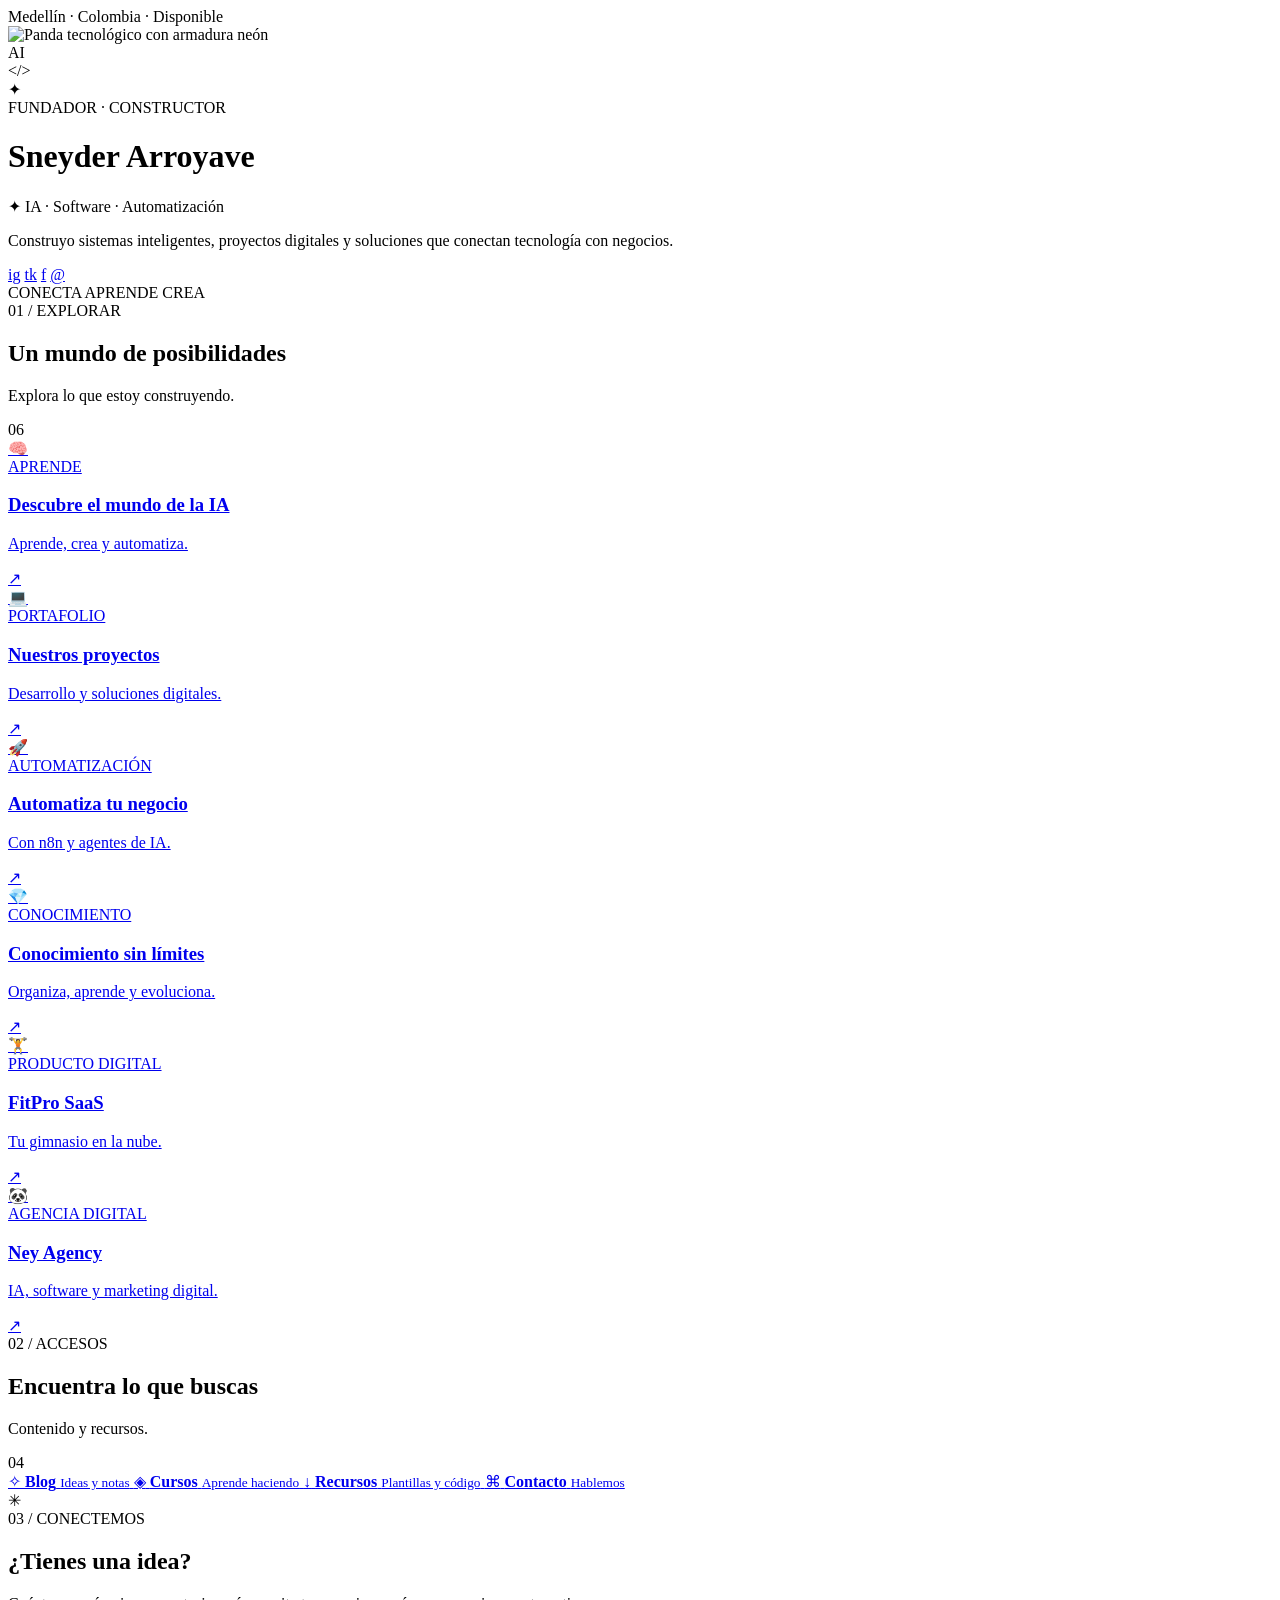
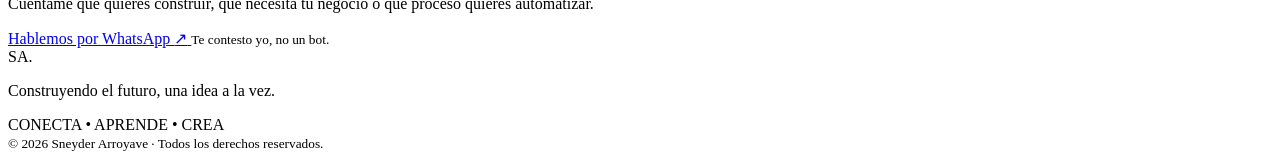
==== commit acb15d16: "Nuevo diseño neón: HTML/CSS de Ney, fondo-neon como única imagen, avatar panda y OG nuevo - src/inde" ====
--- a/src/index.template.html
+++ b/src/index.template.html
@@ -1,474 +1,275 @@
 <!DOCTYPE html>
 <html lang="es">
 <head>
-<meta charset="utf-8">
-<meta name="viewport" content="width=device-width, initial-scale=1">
-<title>Sneyder Arroyave — IA, software y automatización · Ney Agency</title>
-<meta name="description" content="Sneyder Arroyave: IA, software y automatización desde Medellín. Ney Agency, FitPro SaaS, proyectos y recursos.">
-<meta name="theme-color" content="#03040F">
-<meta property="og:type" content="profile">
-<meta property="og:title" content="Sneyder Arroyave — CONECTA · APRENDE · CREA">
-<meta property="og:description" content="IA, software y automatización. Ney Agency · FitPro SaaS · Proyectos.">
-<meta property="og:image" content="[[OG_IMAGE]]">
-<meta property="og:url" content="[[SITE_URL]]">
-<meta name="twitter:card" content="summary_large_image">
-<link rel="icon" href="favicon.svg" type="image/svg+xml">
-<link rel="preconnect" href="https://fonts.googleapis.com">
-<link rel="preconnect" href="https://fonts.gstatic.com" crossorigin>
-<link href="https://fonts.googleapis.com/css2?family=Space+Grotesk:wght@400;500;600;700&family=Sora:wght@300;400;500;600&family=JetBrains+Mono:wght@400;500&display=swap" rel="stylesheet">
-<style>
-  /* ============ tokens ============ */
-  :root{
-    --void:#03040F;
-    --deep:#07113F;
-    --blue:#123BFF;
-    --violet:#831BFF;
-    --cyan:#00D9FF;
-    --ink:#EEF3FF;
-    --dim:#AEC0E4;
-    --faint:#8799C2;
-    --line:rgba(126,168,255,.17);
-    --line-2:rgba(126,168,255,.34);
-    --glass:rgba(9,16,46,.46);
-    --glass-2:rgba(6,11,34,.78);
-    --max:960px;
-    --pad:clamp(18px,4.6vw,34px);
-    --r:20px;
-    --sans:"Sora",system-ui,-apple-system,"Segoe UI",sans-serif;
-    --disp:"Space Grotesk",var(--sans);
-    --mono:"JetBrains Mono",ui-monospace,SFMono-Regular,monospace;
-    --ease:cubic-bezier(.22,.8,.2,1);
-  }
-
-  *,*::before,*::after{box-sizing:border-box}
-  html{-webkit-text-size-adjust:100%;scroll-behavior:smooth}
-  body{
-    margin:0;color:var(--ink);font-family:var(--sans);
-    font-size:16px;line-height:1.6;font-weight:300;
-    background:var(--void);
-    -webkit-font-smoothing:antialiased;overflow-x:hidden;
-  }
-  body::before{
-    content:"";position:fixed;inset:0;z-index:-2;pointer-events:none;
-    background:
-      radial-gradient(90vw 70vh at 50% -12%, rgba(18,59,255,.42), transparent 62%),
-      radial-gradient(70vw 60vh at 108% 26%, rgba(131,27,255,.34), transparent 60%),
-      radial-gradient(60vw 50vh at -10% 62%, rgba(0,217,255,.14), transparent 62%),
-      linear-gradient(178deg,#03040F 0%,#07113F 46%,#0a0a2c 74%,#03040F 100%);
-  }
-  /* rejilla de fondo */
-  body::after{
-    content:"";position:fixed;inset:0;z-index:-1;pointer-events:none;opacity:.5;
-    background-image:
-      linear-gradient(rgba(126,168,255,.055) 1px,transparent 1px),
-      linear-gradient(90deg,rgba(126,168,255,.055) 1px,transparent 1px);
-    background-size:64px 64px;
-    -webkit-mask-image:radial-gradient(80% 60% at 50% 0%,#000,transparent 78%);
-            mask-image:radial-gradient(80% 60% at 50% 0%,#000,transparent 78%);
-  }
-  a{color:inherit;text-decoration:none}
-  img{display:block;max-width:100%}
-  :focus-visible{outline:2px solid var(--cyan);outline-offset:3px;border-radius:6px}
-  @media (prefers-reduced-motion:reduce){
-    html{scroll-behavior:auto}
-    *{animation-duration:.001ms !important;animation-iteration-count:1 !important;transition-duration:.001ms !important}
-  }
-
-  .mono{font-family:var(--mono);font-size:11px;letter-spacing:.2em;text-transform:uppercase;font-weight:400}
-  .wrap{position:relative;max-width:var(--max);margin:0 auto;padding:0 var(--pad)}
-
-  /* ============ top bar ============ */
-  .top{display:flex;align-items:center;justify-content:space-between;gap:14px;padding:20px 0 0;color:#A6B6D8}
-  .top .loc{display:inline-flex;align-items:center;gap:8px}
-  .top .loc svg{width:12px;height:12px;fill:none;stroke:currentColor;stroke-width:1.5}
-  .pill{
-    display:inline-flex;align-items:center;gap:8px;padding:7px 13px;border-radius:999px;
-    border:1px solid rgba(0,217,255,.34);background:rgba(0,217,255,.07);color:#BFEFFF;
-    font-family:var(--mono);font-size:10px;letter-spacing:.16em;text-transform:uppercase;
-  }
-  .pill i{width:6px;height:6px;border-radius:50%;background:var(--cyan);box-shadow:0 0 0 0 rgba(0,217,255,.6);animation:pulse 2.6s ease-out infinite}
-  @keyframes pulse{
-    0%{box-shadow:0 0 0 0 rgba(0,217,255,.55)}
-    70%{box-shadow:0 0 0 8px rgba(0,217,255,0)}
-    100%{box-shadow:0 0 0 0 rgba(0,217,255,0)}
-  }
-  @media (max-width:560px){ .top .loc .long{display:none} }
-  @media (min-width:561px){ .top .loc .short{display:none} }
-
-  /* ============ hero ============ */
-  .hero{position:relative;padding:clamp(34px,6vw,64px) 0 clamp(26px,4vw,40px);isolation:isolate}
-  .hero-art{
-    position:absolute;left:50%;top:-6%;transform:translateX(-50%);
-    width:min(112%,1080px);z-index:-1;opacity:.62;pointer-events:none;
-    mix-blend-mode:screen;
-    -webkit-mask-image:radial-gradient(70% 64% at 50% 34%,#000 0%,rgba(0,0,0,.55) 58%,transparent 82%);
-            mask-image:radial-gradient(70% 64% at 50% 34%,#000 0%,rgba(0,0,0,.55) 58%,transparent 82%);
-  }
-  .hero-art img{width:100%;height:auto;mix-blend-mode:screen}
-
-  .id{display:flex;flex-direction:column;align-items:center;text-align:center;gap:clamp(16px,3vw,22px)}
-  .avatar{
-    position:relative;width:clamp(132px,26vw,176px);aspect-ratio:1;border-radius:50%;
-    display:grid;place-items:center;flex:none;
-  }
-  .avatar::before{
-    content:"";position:absolute;inset:-2px;border-radius:50%;
-    background:conic-gradient(from 210deg,var(--cyan),var(--blue),var(--violet),var(--cyan));
-    opacity:.9;filter:blur(.4px);
-  }
-  .avatar::after{
-    content:"";position:absolute;inset:-18%;border-radius:50%;z-index:-1;
-    background:radial-gradient(circle,rgba(18,59,255,.55),rgba(131,27,255,.28) 46%,transparent 70%);
-    filter:blur(18px);
-  }
-  .avatar img{
-    position:relative;width:100%;height:100%;border-radius:50%;object-fit:cover;
-    background:#000;border:3px solid rgba(4,7,24,.9);mix-blend-mode:normal;
-  }
-
-  .eyebrow{margin:0;color:#B9C7E9}
-  h1{
-    margin:0;font-family:var(--disp);font-weight:600;letter-spacing:-.045em;
-    font-size:clamp(2.6rem,10.5vw,4.6rem);line-height:.94;
-  }
-  h1 span{
-    display:inline;
-    background:linear-gradient(96deg,#FFFFFF 2%,#C9EBFF 52%,#8FD8FF 100%);
-    -webkit-background-clip:text;background-clip:text;color:transparent;
-  }
-  h1 span.w2{
-    background:linear-gradient(96deg,#3FE0FF 0%,var(--cyan) 48%,#6BE1FF 100%);
-    -webkit-background-clip:text;background-clip:text;color:transparent;
-  }
-  .role{margin:0;color:var(--dim);font-size:clamp(14px,2.4vw,16.5px);max-width:40ch;font-weight:300}
-  .role b{color:#E6EEFF;font-weight:500;white-space:nowrap}
-
-  .claim{
-    display:flex;align-items:center;justify-content:center;gap:clamp(8px,2vw,14px);
-    flex-wrap:wrap;margin:0;padding:11px 18px;border-radius:999px;
-    border:1px solid var(--line);background:rgba(8,14,44,.5);
-    backdrop-filter:blur(10px);-webkit-backdrop-filter:blur(10px);
-    color:#CFE2FF;font-family:var(--mono);font-size:clamp(9.5px,2vw,11px);
-    letter-spacing:.22em;text-transform:uppercase;
-  }
-  .claim b{color:var(--faint);font-weight:400}
-
-  /* ============ section head ============ */
-  .block{margin-top:clamp(44px,7vw,68px)}
-  .head{display:flex;align-items:center;gap:12px;padding-bottom:13px;border-bottom:1px solid var(--line);color:var(--faint)}
-  .head .num{color:var(--cyan)}
-  .head h2{margin:0;font-family:var(--mono);font-size:11px;letter-spacing:.2em;text-transform:uppercase;color:#C9D8F5;font-weight:500}
-  .head .side{margin-left:auto;color:var(--faint)}
-
-  /* ============ tarjetas ============ */
-  .cards{display:grid;gap:clamp(12px,2vw,16px);margin-top:clamp(14px,2.4vw,18px)}
-  @media (min-width:700px){ .cards{grid-template-columns:1fr 1fr} }
-
-  .card{
-    position:relative;display:flex;flex-direction:column;overflow:hidden;
-    border-radius:var(--r);border:1px solid var(--line);
-    background:linear-gradient(178deg,rgba(12,21,60,.66),rgba(5,9,30,.86));
-    backdrop-filter:blur(14px);-webkit-backdrop-filter:blur(14px);
-    isolation:isolate;
-    transition:transform .45s var(--ease),border-color .45s var(--ease),box-shadow .45s var(--ease);
-  }
-  .card::after{
-    content:"";position:absolute;inset:0;border-radius:inherit;pointer-events:none;z-index:2;
-    background:linear-gradient(140deg,rgba(0,217,255,.10),transparent 34%,transparent 66%,rgba(131,27,255,.14));
-    opacity:0;transition:opacity .45s var(--ease);
-  }
-  .card:hover,.card:focus-visible{
-    transform:translateY(-4px);border-color:var(--line-2);
-    box-shadow:0 26px 54px -30px rgba(18,59,255,.85),0 0 0 1px rgba(0,217,255,.16);
-  }
-  .card:hover::after,.card:focus-visible::after{opacity:1}
-
-  .card .art{
-    position:relative;aspect-ratio:1/.78;overflow:hidden;background:#000;
-    display:grid;place-items:center;
-  }
-  .card .art::before{
-    content:"";position:absolute;inset:0;z-index:1;pointer-events:none;
-    background:linear-gradient(180deg,transparent 40%,rgba(5,9,30,.62) 74%,rgba(5,9,30,.99) 100%);
-  }
-  .card .art img{
-    width:100%;height:100%;object-fit:cover;mix-blend-mode:screen;
-    transform:scale(1.02);transition:transform 1s var(--ease);
-    -webkit-mask-image:radial-gradient(78% 74% at 50% 44%,#000 52%,rgba(0,0,0,.55) 82%,transparent 100%);
-            mask-image:radial-gradient(78% 74% at 50% 44%,#000 52%,rgba(0,0,0,.55) 82%,transparent 100%);
-  }
-  .card:hover .art img{transform:scale(1.07)}
-
-  .card .body{padding:clamp(15px,2.4vw,19px) clamp(16px,2.6vw,21px) clamp(17px,2.6vw,21px);margin-top:-38px;position:relative;z-index:3}
-  .card .kick{
-    display:inline-flex;align-items:center;gap:7px;margin-bottom:9px;
-    font-family:var(--mono);font-size:10px;letter-spacing:.18em;text-transform:uppercase;color:#8FE6FF;
-  }
-  .card .kick::before{content:"";width:14px;height:1px;background:linear-gradient(90deg,var(--cyan),transparent)}
-  .card h3{
-    margin:0;font-family:var(--disp);font-weight:600;letter-spacing:-.028em;line-height:1.08;
-    font-size:clamp(1.22rem,3.6vw,1.5rem);color:#F4F8FF;
-  }
-  .card p{margin:7px 0 0;color:var(--dim);font-size:13.5px;line-height:1.5;max-width:34ch}
-  .card .foot{
-    display:flex;align-items:center;gap:8px;margin-top:14px;padding-top:12px;
-    border-top:1px solid rgba(126,168,255,.14);
-    font-family:var(--mono);font-size:10.5px;letter-spacing:.13em;text-transform:uppercase;color:#C6D8F7;
-  }
-  .card .foot svg{width:12px;height:12px;fill:none;stroke:currentColor;stroke-width:1.7;transition:transform .4s var(--ease)}
-  .card:hover .foot{color:var(--cyan)}
-  .card:hover .foot svg{transform:translate(3px,-3px)}
-
-  /* ============ accesos ============ */
-  .tiles{display:grid;grid-template-columns:1fr 1fr;gap:clamp(10px,2vw,14px);margin-top:clamp(14px,2.4vw,18px)}
-  @media (min-width:700px){ .tiles{grid-template-columns:repeat(4,1fr)} }
-  .tile{
-    display:flex;align-items:center;gap:12px;padding:13px 14px;border-radius:16px;
-    border:1px solid var(--line);background:var(--glass);
-    backdrop-filter:blur(12px);-webkit-backdrop-filter:blur(12px);
-    transition:transform .4s var(--ease),border-color .4s var(--ease),background .4s var(--ease);
-  }
-  .tile:hover,.tile:focus-visible{transform:translateY(-3px);border-color:rgba(0,217,255,.4);background:rgba(12,22,64,.66)}
-  .tile img{
-    width:clamp(42px,9vw,54px);height:clamp(42px,9vw,54px);object-fit:cover;flex:0 0 auto;border-radius:11px;
-    background:#000;mix-blend-mode:screen;
-  }
-  .tile .t{min-width:0}
-  .tile .t b{display:block;font-family:var(--disp);font-weight:600;font-size:14.5px;letter-spacing:-.01em;line-height:1.2;color:#EEF4FF}
-  .tile .t span{display:block;color:var(--faint);font-size:11px;line-height:1.3;margin-top:2px}
-  @media (max-width:420px){
-    .tiles{grid-template-columns:1fr}
-    .tile{padding:10px 12px}
-  }
-
-  /* ============ redes ============ */
-  .social{list-style:none;margin:clamp(14px,2.4vw,18px) 0 0;padding:0;display:grid;gap:10px}
-  @media (min-width:700px){ .social{grid-template-columns:repeat(3,1fr)} }
-  .social a{
-    display:flex;align-items:center;gap:12px;padding:14px 16px;border-radius:14px;
-    border:1px solid var(--line);background:rgba(8,13,40,.5);
-    transition:border-color .35s var(--ease),background .35s var(--ease),transform .35s var(--ease);
-  }
-  .social a:hover,.social a:focus-visible{transform:translateY(-2px);border-color:var(--line-2);background:rgba(12,20,58,.7)}
-  .social .ico{display:flex;flex:none}
-  .social .ico svg{width:17px;height:17px;fill:#93A9D6;transition:fill .3s}
-  .social a:hover .ico svg{fill:var(--cyan)}
-  .social .net{display:flex;flex-direction:column;gap:2px;min-width:0}
-  .social .net b{font-family:var(--disp);font-weight:500;font-size:14.5px;letter-spacing:-.01em;line-height:1.15}
-  .social .net .handle{color:var(--faint);font-family:var(--mono);font-size:10.5px;letter-spacing:.02em;
-    overflow-wrap:anywhere;line-height:1.3}
-  .social .arw{margin-left:auto;flex:none;color:var(--faint);transition:color .3s,transform .3s var(--ease)}
-  .social .arw svg{width:13px;height:13px;fill:none;stroke:currentColor;stroke-width:1.7;display:block}
-  .social a:hover .arw,.social a:focus-visible .arw{color:var(--cyan);transform:translate(2px,-2px)}
-
-  /* ============ contacto ============ */
-  .contact{
-    position:relative;margin-top:clamp(14px,2.4vw,18px);padding:clamp(24px,5vw,42px);
-    border-radius:var(--r);border:1px solid rgba(0,217,255,.26);overflow:hidden;
-    background:
-      radial-gradient(90% 140% at 6% 0%, rgba(0,217,255,.14), transparent 58%),
-      radial-gradient(80% 130% at 100% 100%, rgba(131,27,255,.24), transparent 62%),
-      linear-gradient(180deg,rgba(10,18,54,.7),rgba(5,9,30,.9));
-    backdrop-filter:blur(16px);-webkit-backdrop-filter:blur(16px);
-  }
-  .contact h2{
-    margin:0 0 clamp(14px,2.6vw,18px);font-family:var(--disp);font-weight:600;
-    letter-spacing:-.035em;line-height:1.06;font-size:clamp(1.5rem,5vw,2.2rem);max-width:20ch;
-  }
-  .contact h2 em{
-    font-style:normal;
-    background:linear-gradient(96deg,var(--cyan),#9E7BFF);
-    -webkit-background-clip:text;background-clip:text;color:transparent;
-  }
-  .contact p{margin:0 0 clamp(18px,3vw,24px);color:var(--dim);font-size:14.5px;max-width:44ch}
-  .btn{
-    display:inline-flex;align-items:center;gap:11px;padding:15px 24px;border-radius:999px;
-    font-family:var(--disp);font-weight:600;font-size:15px;letter-spacing:-.01em;color:#02040E;
-    background:linear-gradient(96deg,var(--cyan),#6FE3FF 40%,#9E7BFF 100%);
-    box-shadow:0 18px 40px -22px rgba(0,217,255,.9);
-    transition:transform .3s var(--ease),box-shadow .3s var(--ease),filter .3s;
-  }
-  .btn svg{width:17px;height:17px;fill:currentColor}
-  .btn:hover{transform:translateY(-2px);filter:brightness(1.06);box-shadow:0 24px 50px -22px rgba(0,217,255,1)}
-  .btn:active{transform:translateY(0) scale(.99)}
-  .contact .fine{margin:16px 0 0;color:var(--faint);font-family:var(--mono);font-size:10px;letter-spacing:.16em;text-transform:uppercase}
-
-  /* ============ footer ============ */
-  footer{
-    display:flex;flex-wrap:wrap;align-items:center;justify-content:space-between;gap:10px;
-    margin-top:clamp(44px,7vw,64px);padding:clamp(22px,4vw,30px) 0 clamp(28px,5vw,40px);
-    border-top:1px solid var(--line);color:var(--faint);
-  }
-
-  /* ============ entrada ============ */
-  [data-enter]{opacity:0;transform:translateY(16px);animation:rise .9s var(--ease) forwards;animation-delay:var(--d,0s)}
-  @keyframes rise{to{opacity:1;transform:none}}
-  @media (prefers-reduced-motion:reduce){[data-enter]{opacity:1;transform:none;animation:none}}
-</style>
+  <meta charset="UTF-8">
+  <meta name="viewport" content="width=device-width, initial-scale=1.0">
+  <meta name="theme-color" content="#050923">
+  <meta name="description" content="Sneyder Arroyave. IA, software y automatización. Conecta, aprende y crea.">
+  <title>Sneyder Arroyave | IA &amp; Tecnología</title>
+  <link rel="canonical" href="[[SITE_URL]]">
+  <meta property="og:type" content="profile">
+  <meta property="og:title" content="Sneyder Arroyave — CONECTA · APRENDE · CREA">
+  <meta property="og:description" content="IA, software y automatización. Ney Agency · FitPro SaaS · Proyectos.">
+  <meta property="og:image" content="[[OG_IMAGE]]">
+  <meta property="og:url" content="[[SITE_URL]]">
+  <meta property="og:locale" content="es_CO">
+  <meta name="twitter:card" content="summary_large_image">
+  <link rel="icon" href="favicon.svg" type="image/svg+xml">
+  <link rel="preload" as="image" href="img/fondo-neon.webp" type="image/webp">
+  <link rel="stylesheet" href="styles.css">
+  <link rel="preconnect" href="https://fonts.googleapis.com">
+  <link rel="preconnect" href="https://fonts.gstatic.com" crossorigin>
+  <link href="https://fonts.googleapis.com/css2?family=Inter:wght@400;500;600;700;800;900&display=swap" rel="stylesheet">
 </head>
+
 <body>
 
-<div class="wrap">
-  <header class="top">
-    <span class="loc mono">
-      <svg viewBox="0 0 24 24" aria-hidden="true"><path d="M12 21s7-6.3 7-11a7 7 0 1 0-14 0c0 4.7 7 11 7 11Z"/><circle cx="12" cy="10" r="2.4"/></svg>
-      Medellín · Colombia
-    </span>
-    <span class="pill"><i></i>Disponible</span>
+<div class="background-effects">
+  <div class="orb orb-one"></div>
+  <div class="orb orb-two"></div>
+  <div class="orb orb-three"></div>
+  <div class="grid-background"></div>
+</div>
+
+<main class="bio-container">
+
+  <!-- HERO -->
+  <header class="hero">
+
+    <div class="availability">
+      <span class="status-dot"></span>
+      Medellín · Colombia · Disponible
+    </div>
+
+    <div class="hero-visual">
+
+      <div class="orbit orbit-one"></div>
+      <div class="orbit orbit-two"></div>
+
+      <!-- IMAGEN PRINCIPAL: PANDA 3D -->
+      <div class="avatar-frame">
+        <img class="avatar-img" src="assets/panda-neon.webp" alt="Panda tecnológico con armadura neón" width="155" height="155">
+      </div>
+
+      <div class="floating-chip chip-ai">AI</div>
+      <div class="floating-chip chip-code">&lt;/&gt;</div>
+      <div class="floating-chip chip-bolt">✦</div>
+
+      <div class="hero-glow"></div>
+    </div>
+
+    <div class="hero-content">
+      <span class="role">FUNDADOR · CONSTRUCTOR</span>
+
+      <h1>Sneyder <span>Arroyave</span></h1>
+
+      <div class="verified">
+        <span>✦</span> IA · Software · Automatización
+      </div>
+
+      <p class="hero-description">
+        Construyo sistemas inteligentes, proyectos digitales
+        y soluciones que conectan tecnología con negocios.
+      </p>
+
+      <div class="social-links">
+        <a href="[[URL:instagram]]"
+           aria-label="Instagram">ig</a>
+        <a href="[[URL:tiktok]]"
+           aria-label="TikTok">tk</a>
+        <a href="[[URL:facebook]]"
+           aria-label="Facebook">f</a>
+        <a href="#contacto" aria-label="Contacto">@</a>
+      </div>
+    </div>
+
+    <div class="hero-slogan">
+      <span>CONECTA</span>
+      <i></i>
+      <span>APRENDE</span>
+      <i></i>
+      <span>CREA</span>
+    </div>
+
   </header>
 
-  <main>
-    <section class="hero">
-      <div class="hero-art" aria-hidden="true"><img src="img/fondo-hero.webp" alt="" width="720" height="405" fetchpriority="high" decoding="async"></div>
-
-      <div class="id">
-        <div class="avatar" data-enter style="--d:.05s">
-          <img src="img/avatar-panda.webp" alt="Retrato 3D: panda con armadura técnica y circuitos cian" width="512" height="512" fetchpriority="high">
-        </div>
-        <p class="eyebrow mono" data-enter style="--d:.12s">Fundador · Constructor</p>
-        <h1 data-enter style="--d:.17s"><span>Sneyder</span> <span class="w2">Arroyave</span></h1>
-        <p class="role" data-enter style="--d:.24s">IA, software y automatización desde Medellín. Fundé <b>Ney Agency</b> y <b>FitPro</b>, y construyo sistemas que trabajan solos.</p>
-        <p class="claim" data-enter style="--d:.3s"><span>Conecta</span><b>•</b><span>Aprende</span><b>•</b><span>Crea</span></p>
-      </div>
-    </section>
-
-    <section class="block" id="explora">
-      <div class="head">
-        <span class="mono num">01</span>
-        <h2>Explora</h2>
-        <span class="mono side">6 puertas</span>
-      </div>
-      <div class="cards">
-
-        <a class="card" href="[[URL:card-ia]]" target="_blank" rel="noopener" data-enter style="--d:.06s">
-          <div class="art"><img src="img/card-ia.webp" alt="Cerebro 3D de circuitos con luz cian" width="768" height="768" loading="lazy" decoding="async"></div>
-          <div class="body">
-            <span class="kick">Guía</span>
-            <h3>Descubre el mundo de la IA</h3>
-            <p>Qué es, qué puede hacer por tu negocio y por dónde empezar sin humo.</p>
-            <span class="foot">Empezar <svg viewBox="0 0 24 24" aria-hidden="true"><path d="M7 17 17 7M9 7h8v8"/></svg></span>
-          </div>
-        </a>
-
-        <a class="card" href="[[URL:card-proyectos]]" target="_blank" rel="noopener" data-enter style="--d:.12s">
-          <div class="art"><img src="img/card-proyectos.webp" alt="Laptop 3D con código holográfico en la pantalla" width="768" height="768" loading="lazy" decoding="async"></div>
-          <div class="body">
-            <span class="kick">Portafolio</span>
-            <h3>Nuestros Proyectos</h3>
-            <p>Sistemas, tiendas y automatizaciones que ya están funcionando.</p>
-            <span class="foot">Ver repos <svg viewBox="0 0 24 24" aria-hidden="true"><path d="M7 17 17 7M9 7h8v8"/></svg></span>
-          </div>
-        </a>
-
-        <a class="card" href="[[URL:card-automatizacion]]" target="_blank" rel="noopener" data-enter style="--d:.18s">
-          <div class="art"><img src="img/card-automatizacion.webp" alt="Cohete 3D en plataforma tecnológica violeta" width="768" height="768" loading="lazy" decoding="async"></div>
-          <div class="body">
-            <span class="kick">Servicio</span>
-            <h3>Automatiza tu negocio</h3>
-            <p>Menos planillas, menos WhatsApp a mano. Flujos que trabajan solos.</p>
-            <span class="foot">Hablemos <svg viewBox="0 0 24 24" aria-hidden="true"><path d="M7 17 17 7M9 7h8v8"/></svg></span>
-          </div>
-        </a>
-
-        <a class="card" href="[[URL:card-conocimiento]]" target="_blank" rel="noopener" data-enter style="--d:.24s">
-          <div class="art"><img src="img/card-conocimiento.webp" alt="Diamante de cristal flotando sobre un libro abierto" width="768" height="768" loading="lazy" decoding="async"></div>
-          <div class="body">
-            <span class="kick">Método</span>
-            <h3>Conocimiento sin límites</h3>
-            <p>Cómo aprendo y cómo enseño: sistemas, notas y criterio propio.</p>
-            <span class="foot">Saber más <svg viewBox="0 0 24 24" aria-hidden="true"><path d="M7 17 17 7M9 7h8v8"/></svg></span>
-          </div>
-        </a>
-
-        <a class="card" href="[[URL:card-fitpro]]" target="_blank" rel="noopener" data-enter style="--d:.3s">
-          <div class="art"><img src="img/card-fitpro.webp" alt="Mancuerna cromada 3D sobre superficie reflectante" width="768" height="768" loading="lazy" decoding="async"></div>
-          <div class="body">
-            <span class="kick">Producto</span>
-            <h3>FitPro SaaS</h3>
-            <p>Software para entrenadores: rutinas, clientes y seguimiento en un solo lugar.</p>
-            <span class="foot">Pedir demo <svg viewBox="0 0 24 24" aria-hidden="true"><path d="M7 17 17 7M9 7h8v8"/></svg></span>
-          </div>
-        </a>
-
-        <a class="card" href="[[URL:card-agency]]" target="_blank" rel="noopener" data-enter style="--d:.36s">
-          <div class="art"><img src="img/card-agency.webp" alt="Panda 3D con chaqueta futurista haciendo un gesto de aprobación" width="768" height="768" loading="lazy" decoding="async"></div>
-          <div class="body">
-            <span class="kick">Agencia</span>
-            <h3>Ney Agency</h3>
-            <p>IA, software y automatización para negocios que ya no aguantan otra hoja de cálculo.</p>
-            <span class="foot">Ver agencia <svg viewBox="0 0 24 24" aria-hidden="true"><path d="M7 17 17 7M9 7h8v8"/></svg></span>
-          </div>
-        </a>
-
-      </div>
-    </section>
-
-    <section class="block" id="accesos">
-      <div class="head">
-        <span class="mono num">02</span>
-        <h2>Accesos</h2>
-        <span class="mono side">4 atajos</span>
-      </div>
-      <div class="tiles">
-        <a class="tile" href="[[URL:icono-blog]]" target="_blank" rel="noopener">
-          <img src="img/icono-blog.webp" alt="" width="384" height="384" loading="lazy" decoding="async">
-          <span class="t"><b>Blog</b><span>notas y ensayos</span></span>
-        </a>
-        <a class="tile" href="[[URL:icono-cursos]]" target="_blank" rel="noopener">
-          <img src="img/icono-cursos.webp" alt="" width="384" height="384" loading="lazy" decoding="async">
-          <span class="t"><b>Cursos</b><span>aprender haciendo</span></span>
-        </a>
-        <a class="tile" href="[[URL:icono-recursos]]" target="_blank" rel="noopener">
-          <img src="img/icono-recursos.webp" alt="" width="384" height="384" loading="lazy" decoding="async">
-          <span class="t"><b>Recursos</b><span>plantillas y código</span></span>
-        </a>
-        <a class="tile" href="[[URL:icono-contacto]]" target="_blank" rel="noopener">
-          <img src="img/icono-contacto.webp" alt="" width="384" height="384" loading="lazy" decoding="async">
-          <span class="t"><b>Contacto</b><span>respuesta directa</span></span>
-        </a>
-      </div>
-    </section>
-
-    <section class="block" id="redes">
-      <div class="head">
-        <span class="mono num">03</span>
-        <h2>Sígueme</h2>
-        <span class="mono side">3 redes</span>
-      </div>
-      <ul class="social">
-        <li><a href="[[URL:instagram]]" target="_blank" rel="noopener">
-          <span class="ico">[[ICON:instagram]]</span>
-          <span class="net"><b>Instagram</b><span class="handle">@sneyder_skr</span></span>
-          <span class="arw"><svg viewBox="0 0 24 24" aria-hidden="true"><path d="M7 17 17 7M9 7h8v8"/></svg></span>
-        </a></li>
-        <li><a href="[[URL:tiktok]]" target="_blank" rel="noopener">
-          <span class="ico">[[ICON:tiktok]]</span>
-          <span class="net"><b>TikTok</b><span class="handle">@neycreator404</span></span>
-          <span class="arw"><svg viewBox="0 0 24 24" aria-hidden="true"><path d="M7 17 17 7M9 7h8v8"/></svg></span>
-        </a></li>
-        <li><a href="[[URL:facebook]]" target="_blank" rel="noopener">
-          <span class="ico">[[ICON:facebook]]</span>
-          <span class="net"><b>Facebook</b><span class="handle">sneyder.arroyave.5</span></span>
-          <span class="arw"><svg viewBox="0 0 24 24" aria-hidden="true"><path d="M7 17 17 7M9 7h8v8"/></svg></span>
-        </a></li>
-      </ul>
-    </section>
-
-    <section class="block" id="contacto">
-      <div class="contact">
-        <h2>¿Un proyecto, una idea o <em>una automatización?</em></h2>
-        <p>Escríbeme directo. Cuéntame qué está frenando tu negocio y te digo si se resuelve con software, con IA o con las dos.</p>
-        <a class="btn" href="[[URL:whatsapp]]" target="_blank" rel="noopener">[[ICON:whatsapp:btn]] Escríbeme por WhatsApp</a>
-        <p class="fine">Te contesto yo, no un bot</p>
-      </div>
-    </section>
-  </main>
-
+
+  <!-- PROYECTOS -->
+  <section class="section">
+
+    <div class="section-heading">
+      <div>
+        <span class="section-number">01 / EXPLORAR</span>
+        <h2>Un mundo de posibilidades</h2>
+        <p>Explora lo que estoy construyendo.</p>
+      </div>
+      <span class="section-counter">06</span>
+    </div>
+
+    <div class="links-grid">
+
+      <a href="[[URL:card-ia]]" class="link-card card-blue">
+        <div class="card-art art-brain">
+          <span>🧠</span>
+          <div class="art-ring"></div>
+        </div>
+        <div class="card-info">
+          <span class="card-label">APRENDE</span>
+          <h3>Descubre el mundo de la IA</h3>
+          <p>Aprende, crea y automatiza.</p>
+        </div>
+        <span class="card-arrow">↗</span>
+      </a>
+
+      <a href="[[URL:card-proyectos]]" class="link-card card-white">
+        <div class="card-art">
+          <span>💻</span>
+          <div class="art-ring"></div>
+        </div>
+        <div class="card-info">
+          <span class="card-label">PORTAFOLIO</span>
+          <h3>Nuestros proyectos</h3>
+          <p>Desarrollo y soluciones digitales.</p>
+        </div>
+        <span class="card-arrow">↗</span>
+      </a>
+
+      <a href="[[URL:card-automatizacion]]" class="link-card card-purple">
+        <div class="card-art">
+          <span>🚀</span>
+          <div class="art-ring"></div>
+        </div>
+        <div class="card-info">
+          <span class="card-label">AUTOMATIZACIÓN</span>
+          <h3>Automatiza tu negocio</h3>
+          <p>Con n8n y agentes de IA.</p>
+        </div>
+        <span class="card-arrow">↗</span>
+      </a>
+
+      <a href="[[URL:card-conocimiento]]" class="link-card card-dark">
+        <div class="card-art">
+          <span>💎</span>
+          <div class="art-ring"></div>
+        </div>
+        <div class="card-info">
+          <span class="card-label">CONOCIMIENTO</span>
+          <h3>Conocimiento sin límites</h3>
+          <p>Organiza, aprende y evoluciona.</p>
+        </div>
+        <span class="card-arrow">↗</span>
+      </a>
+
+      <a href="[[URL:card-fitpro]]" class="link-card card-white">
+        <div class="card-art">
+          <span>🏋️</span>
+          <div class="art-ring"></div>
+        </div>
+        <div class="card-info">
+          <span class="card-label">PRODUCTO DIGITAL</span>
+          <h3>FitPro SaaS</h3>
+          <p>Tu gimnasio en la nube.</p>
+        </div>
+        <span class="card-arrow">↗</span>
+      </a>
+
+      <a href="[[URL:card-agency]]" class="link-card card-purple">
+        <div class="card-art">
+          <span>🐼</span>
+          <div class="art-ring"></div>
+        </div>
+        <div class="card-info">
+          <span class="card-label">AGENCIA DIGITAL</span>
+          <h3>Ney Agency</h3>
+          <p>IA, software y marketing digital.</p>
+        </div>
+        <span class="card-arrow">↗</span>
+      </a>
+
+    </div>
+  </section>
+
+
+  <!-- ACCESOS -->
+  <section class="section">
+
+    <div class="section-heading">
+      <div>
+        <span class="section-number">02 / ACCESOS</span>
+        <h2>Encuentra lo que buscas</h2>
+        <p>Contenido y recursos.</p>
+      </div>
+      <span class="section-counter">04</span>
+    </div>
+
+    <div class="quick-grid">
+
+      <a href="[[URL:icono-blog]]" class="quick-card">
+        <span>✧</span>
+        <strong>Blog</strong>
+        <small>Ideas y notas</small>
+      </a>
+
+      <a href="[[URL:icono-cursos]]" class="quick-card">
+        <span>◈</span>
+        <strong>Cursos</strong>
+        <small>Aprende haciendo</small>
+      </a>
+
+      <a href="[[URL:icono-recursos]]" class="quick-card">
+        <span>↓</span>
+        <strong>Recursos</strong>
+        <small>Plantillas y código</small>
+      </a>
+
+      <a href="[[URL:icono-contacto]]" class="quick-card">
+        <span>⌘</span>
+        <strong>Contacto</strong>
+        <small>Hablemos</small>
+      </a>
+
+    </div>
+  </section>
+
+
+  <!-- CONTACTO -->
+  <section class="contact-section" id="contacto">
+
+    <div class="contact-decoration">✳</div>
+
+    <span class="section-number">03 / CONECTEMOS</span>
+
+    <h2>¿Tienes una idea?</h2>
+
+    <p>
+      Cuéntame qué quieres construir, qué necesita tu negocio
+      o qué proceso quieres automatizar.
+    </p>
+
+    <a href="[[URL:whatsapp]]"
+       class="contact-button">
+       Hablemos por WhatsApp <span>↗</span>
+    </a>
+
+    <small>Te contesto yo, no un bot.</small>
+
+  </section>
+
+
+  <!-- FOOTER -->
   <footer>
-    <span class="mono">© 2026 Sneyder Arroyave</span>
-    <span class="mono">CONECTA · APRENDE · CREA</span>
+    <div class="footer-logo">SA<span>.</span></div>
+
+    <p>Construyendo el futuro, una idea a la vez.</p>
+
+    <div class="footer-slogan">
+      CONECTA <span>•</span> APRENDE <span>•</span> CREA
+    </div>
+
+    <small>© 2026 Sneyder Arroyave · Todos los derechos reservados.</small>
   </footer>
-</div>
+
+</main>
 
 </body>
 </html>
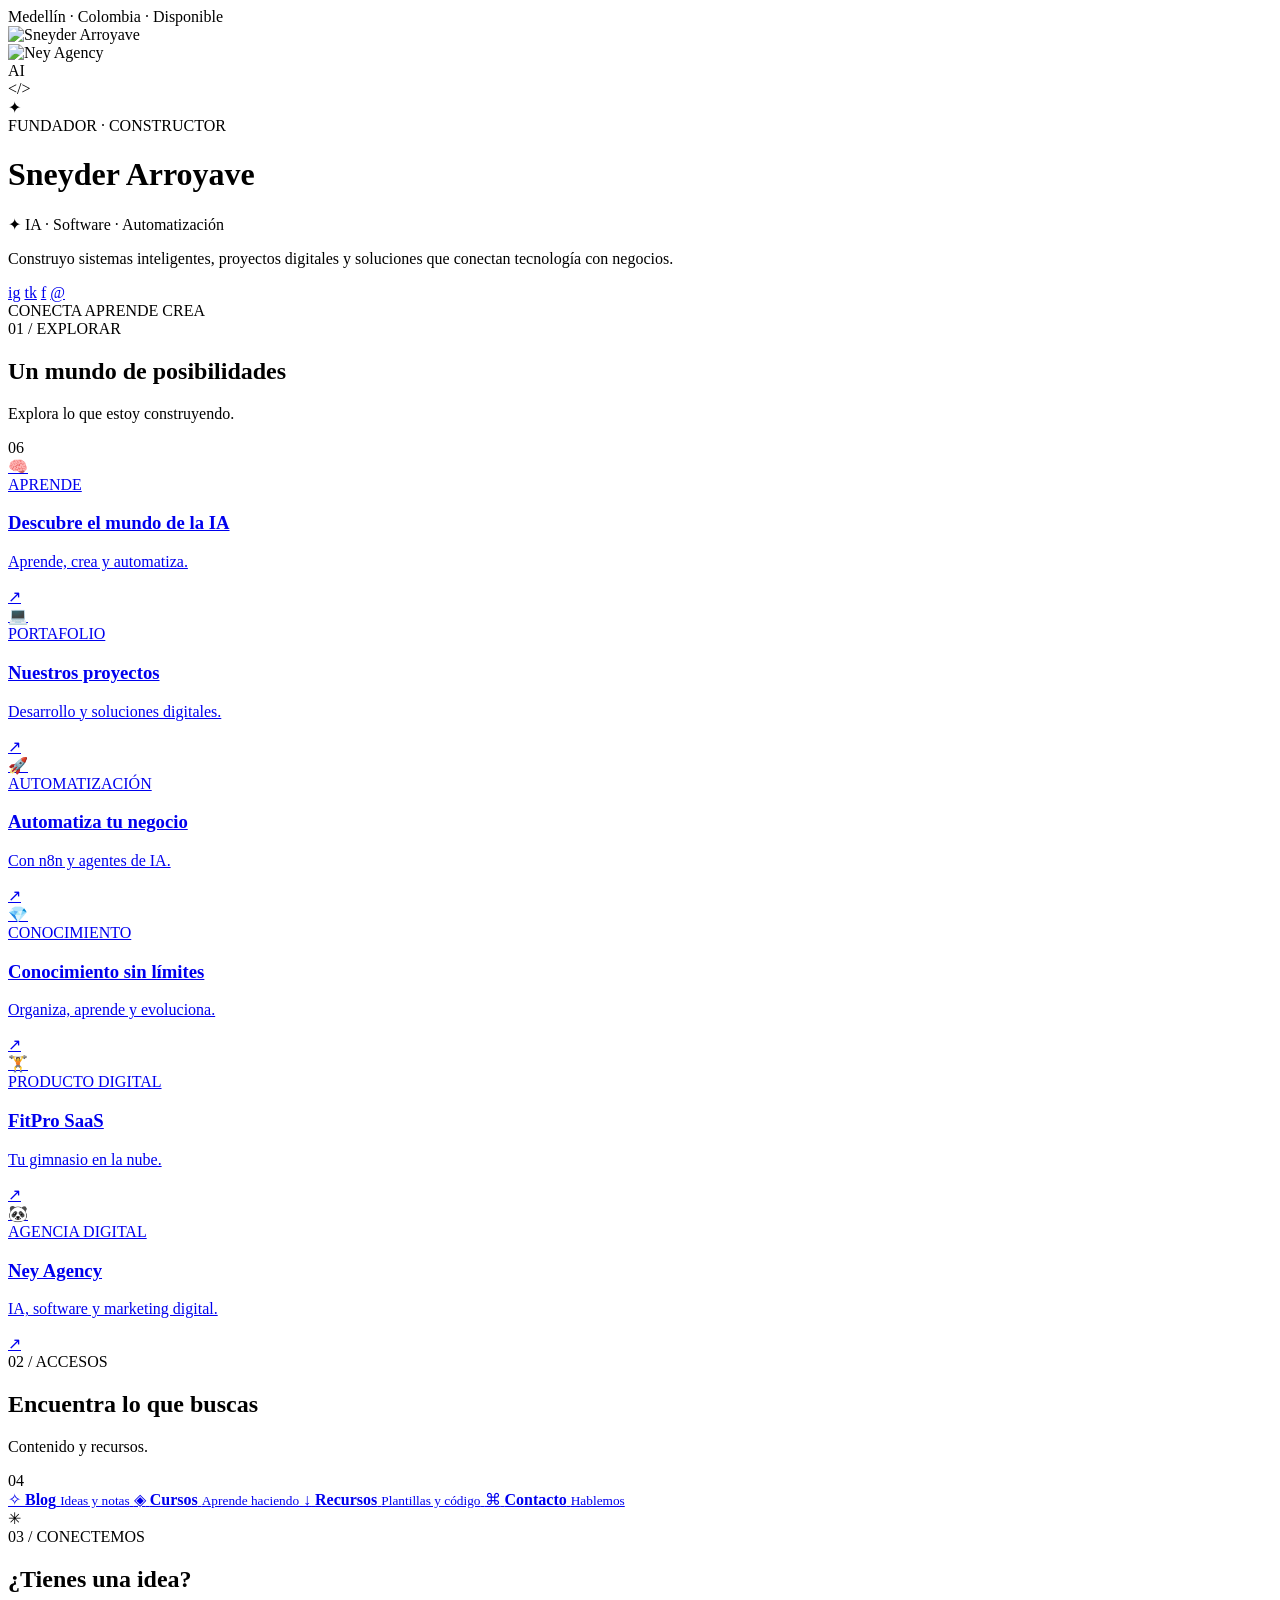
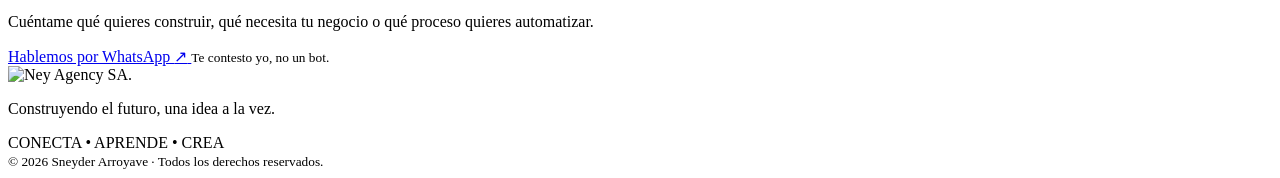
==== commit b6a9c513: "feat(bio): avatar propio y logo vectorial de Ney Agency - Reemplaza el avatar panda por la foto de S" ====
--- a/src/index.template.html
+++ b/src/index.template.html
@@ -46,10 +46,12 @@
       <div class="orbit orbit-one"></div>
       <div class="orbit orbit-two"></div>
 
-      <!-- IMAGEN PRINCIPAL: PANDA 3D -->
+      <!-- AVATAR + ISOTIPO -->
       <div class="avatar-frame">
-        <img class="avatar-img" src="assets/panda-neon.webp" alt="Panda tecnológico con armadura neón" width="155" height="155">
-      </div>
+        <img class="avatar-img" src="assets/avatar-ney.webp" alt="Sneyder Arroyave" width="155" height="155" decoding="async">
+      </div>
+
+      <img class="brand-badge" src="assets/brand/logo-mark.svg" alt="Ney Agency" width="46" height="46">
 
       <div class="floating-chip chip-ai">AI</div>
       <div class="floating-chip chip-code">&lt;/&gt;</div>
@@ -258,7 +260,10 @@
 
   <!-- FOOTER -->
   <footer>
-    <div class="footer-logo">SA<span>.</span></div>
+    <div class="footer-logo">
+      <img src="assets/brand/logo-mark.svg" alt="Ney Agency" width="30" height="30" loading="lazy">
+      <span class="footer-initials">SA<span>.</span></span>
+    </div>
 
     <p>Construyendo el futuro, una idea a la vez.</p>
 
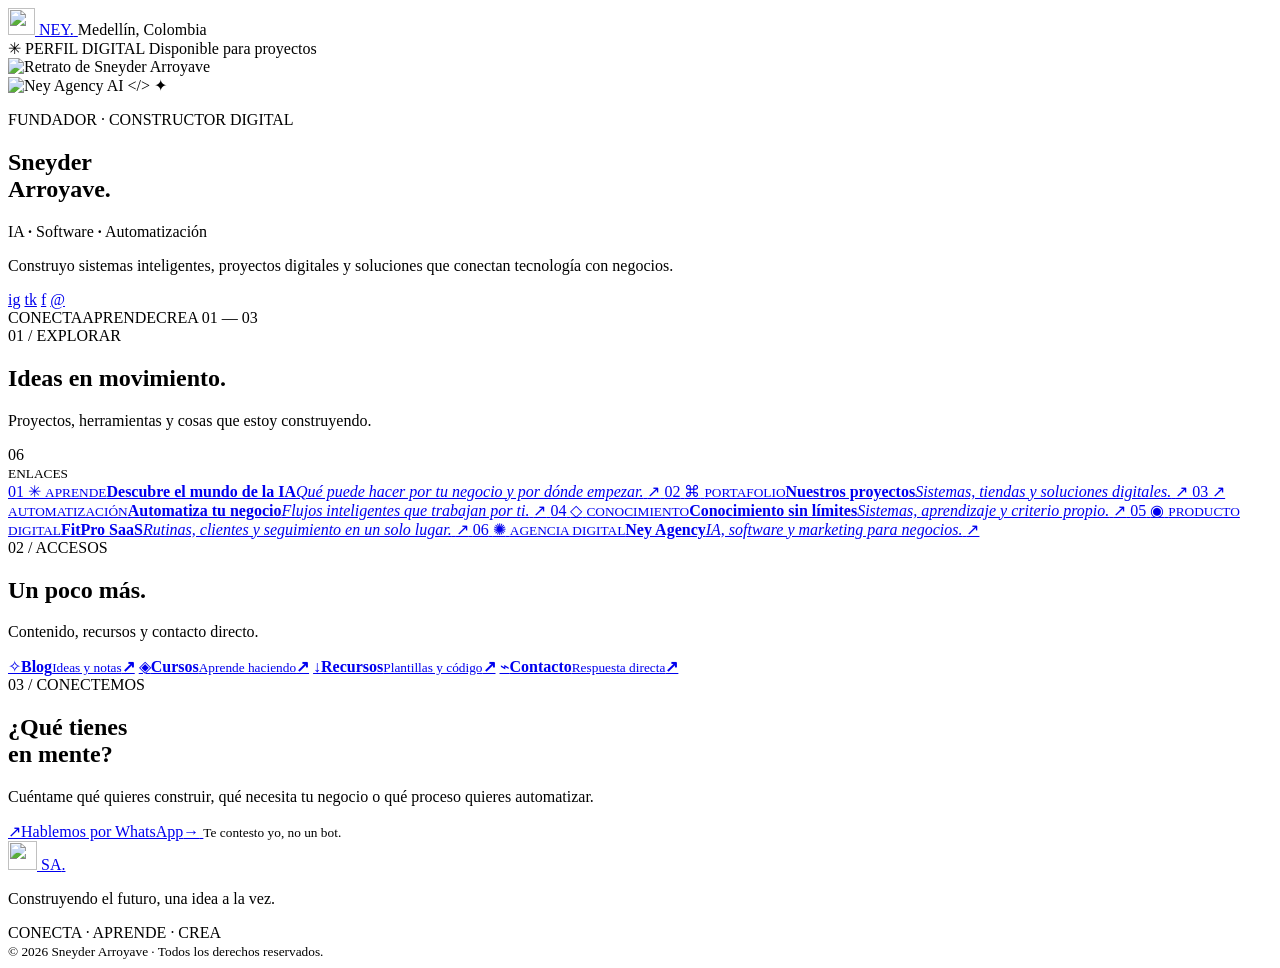
==== commit 5019a24d: "feat(bio): reemplaza el sitio por la version premium de GPT Sustitucion integra del repo por /home/n" ====
--- a/src/index.template.html
+++ b/src/index.template.html
@@ -2,279 +2,167 @@
 <html lang="es">
 <head>
   <meta charset="UTF-8">
-  <meta name="viewport" content="width=device-width, initial-scale=1.0">
-  <meta name="theme-color" content="#050923">
+  <meta name="viewport" content="width=device-width, initial-scale=1, viewport-fit=cover">
+  <meta name="theme-color" content="#080a12">
   <meta name="description" content="Sneyder Arroyave. IA, software y automatización. Conecta, aprende y crea.">
-  <title>Sneyder Arroyave | IA &amp; Tecnología</title>
+  <title>Sneyder Arroyave — IA, software y automatización</title>
   <link rel="canonical" href="[[SITE_URL]]">
   <meta property="og:type" content="profile">
-  <meta property="og:title" content="Sneyder Arroyave — CONECTA · APRENDE · CREA">
+  <meta property="og:title" content="Sneyder Arroyave — Conecta · Aprende · Crea">
   <meta property="og:description" content="IA, software y automatización. Ney Agency · FitPro SaaS · Proyectos.">
   <meta property="og:image" content="[[OG_IMAGE]]">
   <meta property="og:url" content="[[SITE_URL]]">
   <meta property="og:locale" content="es_CO">
   <meta name="twitter:card" content="summary_large_image">
   <link rel="icon" href="favicon.svg" type="image/svg+xml">
-  <link rel="preload" as="image" href="img/fondo-neon.webp" type="image/webp">
+  <link rel="preload" as="image" href="assets/avatar-ney.webp">
   <link rel="stylesheet" href="styles.css">
   <link rel="preconnect" href="https://fonts.googleapis.com">
   <link rel="preconnect" href="https://fonts.gstatic.com" crossorigin>
-  <link href="https://fonts.googleapis.com/css2?family=Inter:wght@400;500;600;700;800;900&display=swap" rel="stylesheet">
+  <link href="https://fonts.googleapis.com/css2?family=DM+Sans:wght@400;500;600;700;800&family=Manrope:wght@400;500;600;700;800&display=swap" rel="stylesheet">
+  <script src="script.js" defer></script>
 </head>
+<body>
+  <div class="ambient" aria-hidden="true">
+    <div class="ambient__glow ambient__glow--one"></div>
+    <div class="ambient__glow ambient__glow--two"></div>
+    <div class="ambient__grid"></div>
+    <div class="ambient__noise"></div>
+  </div>
 
-<body>
+  <main class="shell">
+    <header class="topbar reveal">
+      <a class="wordmark" href="#" aria-label="Inicio">
+        <img src="assets/brand/logo-mark.svg" alt="" width="27" height="27">
+        <span>NEY<span class="wordmark__dot">.</span></span>
+      </a>
+      <span class="topbar__location"><i></i> Medellín, Colombia</span>
+    </header>
 
-<div class="background-effects">
-  <div class="orb orb-one"></div>
-  <div class="orb orb-two"></div>
-  <div class="orb orb-three"></div>
-  <div class="grid-background"></div>
-</div>
-
-<main class="bio-container">
-
-  <!-- HERO -->
-  <header class="hero">
-
-    <div class="availability">
-      <span class="status-dot"></span>
-      Medellín · Colombia · Disponible
-    </div>
-
-    <div class="hero-visual">
-
-      <div class="orbit orbit-one"></div>
-      <div class="orbit orbit-two"></div>
-
-      <!-- AVATAR + ISOTIPO -->
-      <div class="avatar-frame">
-        <img class="avatar-img" src="assets/avatar-ney.webp" alt="Sneyder Arroyave" width="155" height="155" decoding="async">
+    <section class="hero panel">
+      <div class="hero__topline reveal">
+        <span class="eyebrow"><span class="eyebrow__spark">✳</span> PERFIL DIGITAL</span>
+        <span class="availability"><i></i> Disponible para proyectos</span>
       </div>
 
-      <img class="brand-badge" src="assets/brand/logo-mark.svg" alt="Ney Agency" width="46" height="46">
+      <div class="hero__identity">
+        <div class="portrait-wrap reveal">
+          <div class="portrait-wrap__halo"></div>
+          <div class="portrait">
+            <img src="assets/avatar-ney.webp" alt="Retrato de Sneyder Arroyave" width="168" height="168" fetchpriority="high">
+          </div>
+          <img class="portrait__brand" src="assets/brand/logo-mark.svg" alt="Ney Agency" width="43" height="43">
+          <span class="float-tag float-tag--ai">AI</span>
+          <span class="float-tag float-tag--code">&lt;/&gt;</span>
+          <span class="float-tag float-tag--spark">✦</span>
+        </div>
 
-      <div class="floating-chip chip-ai">AI</div>
-      <div class="floating-chip chip-code">&lt;/&gt;</div>
-      <div class="floating-chip chip-bolt">✦</div>
-
-      <div class="hero-glow"></div>
-    </div>
-
-    <div class="hero-content">
-      <span class="role">FUNDADOR · CONSTRUCTOR</span>
-
-      <h1>Sneyder <span>Arroyave</span></h1>
-
-      <div class="verified">
-        <span>✦</span> IA · Software · Automatización
+        <div class="hero__copy reveal">
+          <p class="hero__role">FUNDADOR <span>·</span> CONSTRUCTOR DIGITAL</p>
+          <h1>Sneyder<br><span>Arroyave.</span></h1>
+          <p class="hero__specialty">IA <b>·</b> Software <b>·</b> Automatización</p>
+          <p class="hero__description">Construyo sistemas inteligentes, proyectos digitales y soluciones que conectan tecnología con negocios.</p>
+          <nav class="socials" aria-label="Redes sociales">
+            <a href="[[URL:instagram]]" target="_blank" rel="noopener noreferrer" aria-label="Instagram">ig</a>
+            <a href="[[URL:tiktok]]" target="_blank" rel="noopener noreferrer" aria-label="TikTok">tk</a>
+            <a href="[[URL:facebook]]" target="_blank" rel="noopener noreferrer" aria-label="Facebook">f</a>
+            <a href="#contacto" aria-label="Contacto">@</a>
+          </nav>
+        </div>
       </div>
 
-      <p class="hero-description">
-        Construyo sistemas inteligentes, proyectos digitales
-        y soluciones que conectan tecnología con negocios.
-      </p>
+      <div class="hero__bottom reveal">
+        <span>CONECTA</span><i></i><span>APRENDE</span><i></i><span>CREA</span>
+        <span class="hero__index">01 — 03</span>
+      </div>
+    </section>
 
-      <div class="social-links">
-        <a href="[[URL:instagram]]"
-           aria-label="Instagram">ig</a>
-        <a href="[[URL:tiktok]]"
-           aria-label="TikTok">tk</a>
-        <a href="[[URL:facebook]]"
-           aria-label="Facebook">f</a>
-        <a href="#contacto" aria-label="Contacto">@</a>
+    <section class="section" id="explorar">
+      <div class="section-heading reveal">
+        <div>
+          <span class="section-kicker">01 / EXPLORAR</span>
+          <h2>Ideas en movimiento<span>.</span></h2>
+          <p>Proyectos, herramientas y cosas que estoy construyendo.</p>
+        </div>
+        <span class="section-count">06<br><small>ENLACES</small></span>
       </div>
-    </div>
 
-    <div class="hero-slogan">
-      <span>CONECTA</span>
-      <i></i>
-      <span>APRENDE</span>
-      <i></i>
-      <span>CREA</span>
-    </div>
+      <div class="projects">
+        <a href="[[URL:card-ia]]" class="project project--blue reveal" target="_blank" rel="noopener noreferrer">
+          <span class="project__number">01</span>
+          <span class="project__icon">✳</span>
+          <span class="project__content"><small>APRENDE</small><strong>Descubre el mundo de la IA</strong><em>Qué puede hacer por tu negocio y por dónde empezar.</em></span>
+          <span class="project__arrow">↗</span>
+        </a>
+        <a href="[[URL:card-proyectos]]" class="project project--light reveal" target="_blank" rel="noopener noreferrer">
+          <span class="project__number">02</span>
+          <span class="project__icon">⌘</span>
+          <span class="project__content"><small>PORTAFOLIO</small><strong>Nuestros proyectos</strong><em>Sistemas, tiendas y soluciones digitales.</em></span>
+          <span class="project__arrow">↗</span>
+        </a>
+        <a href="[[URL:card-automatizacion]]" class="project project--violet reveal" target="_blank" rel="noopener noreferrer">
+          <span class="project__number">03</span>
+          <span class="project__icon">↗</span>
+          <span class="project__content"><small>AUTOMATIZACIÓN</small><strong>Automatiza tu negocio</strong><em>Flujos inteligentes que trabajan por ti.</em></span>
+          <span class="project__arrow">↗</span>
+        </a>
+        <a href="[[URL:card-conocimiento]]" class="project project--dark reveal" target="_blank" rel="noopener noreferrer">
+          <span class="project__number">04</span>
+          <span class="project__icon">◇</span>
+          <span class="project__content"><small>CONOCIMIENTO</small><strong>Conocimiento sin límites</strong><em>Sistemas, aprendizaje y criterio propio.</em></span>
+          <span class="project__arrow">↗</span>
+        </a>
+        <a href="[[URL:card-fitpro]]" class="project project--light reveal" target="_blank" rel="noopener noreferrer">
+          <span class="project__number">05</span>
+          <span class="project__icon">◉</span>
+          <span class="project__content"><small>PRODUCTO DIGITAL</small><strong>FitPro SaaS</strong><em>Rutinas, clientes y seguimiento en un solo lugar.</em></span>
+          <span class="project__arrow">↗</span>
+        </a>
+        <a href="[[URL:card-agency]]" class="project project--blue reveal" target="_blank" rel="noopener noreferrer">
+          <span class="project__number">06</span>
+          <span class="project__icon">✺</span>
+          <span class="project__content"><small>AGENCIA DIGITAL</small><strong>Ney Agency</strong><em>IA, software y marketing para negocios.</em></span>
+          <span class="project__arrow">↗</span>
+        </a>
+      </div>
+    </section>
 
-  </header>
+    <section class="section section--short">
+      <div class="section-heading reveal">
+        <div>
+          <span class="section-kicker">02 / ACCESOS</span>
+          <h2>Un poco más<span>.</span></h2>
+          <p>Contenido, recursos y contacto directo.</p>
+        </div>
+      </div>
+      <div class="shortcuts">
+        <a class="shortcut reveal" href="[[URL:icono-blog]]" target="_blank" rel="noopener noreferrer"><span>✧</span><strong>Blog</strong><small>Ideas y notas</small><b>↗</b></a>
+        <a class="shortcut reveal" href="[[URL:icono-cursos]]" target="_blank" rel="noopener noreferrer"><span>◈</span><strong>Cursos</strong><small>Aprende haciendo</small><b>↗</b></a>
+        <a class="shortcut reveal" href="[[URL:icono-recursos]]" target="_blank" rel="noopener noreferrer"><span>↓</span><strong>Recursos</strong><small>Plantillas y código</small><b>↗</b></a>
+        <a class="shortcut reveal" href="[[URL:icono-contacto]]" target="_blank" rel="noopener noreferrer"><span>⌁</span><strong>Contacto</strong><small>Respuesta directa</small><b>↗</b></a>
+      </div>
+    </section>
 
+    <section class="contact panel reveal" id="contacto">
+      <div class="contact__orb"></div>
+      <span class="section-kicker">03 / CONECTEMOS</span>
+      <h2>¿Qué tienes<br><span>en mente?</span></h2>
+      <p>Cuéntame qué quieres construir, qué necesita tu negocio o qué proceso quieres automatizar.</p>
+      <a class="contact__button" href="[[URL:whatsapp]]" target="_blank" rel="noopener noreferrer">
+        <span class="contact__wa">↗</span><span>Hablemos por WhatsApp</span><b>→</b>
+      </a>
+      <small>Te contesto yo, no un bot.</small>
+    </section>
 
-  <!-- PROYECTOS -->
-  <section class="section">
-
-    <div class="section-heading">
-      <div>
-        <span class="section-number">01 / EXPLORAR</span>
-        <h2>Un mundo de posibilidades</h2>
-        <p>Explora lo que estoy construyendo.</p>
-      </div>
-      <span class="section-counter">06</span>
-    </div>
-
-    <div class="links-grid">
-
-      <a href="[[URL:card-ia]]" class="link-card card-blue">
-        <div class="card-art art-brain">
-          <span>🧠</span>
-          <div class="art-ring"></div>
-        </div>
-        <div class="card-info">
-          <span class="card-label">APRENDE</span>
-          <h3>Descubre el mundo de la IA</h3>
-          <p>Aprende, crea y automatiza.</p>
-        </div>
-        <span class="card-arrow">↗</span>
+    <footer class="footer reveal">
+      <a class="footer__brand" href="#" aria-label="Volver al inicio">
+        <img src="assets/brand/logo-mark.svg" alt="" width="29" height="29">
+        <span>SA<span>.</span></span>
       </a>
-
-      <a href="[[URL:card-proyectos]]" class="link-card card-white">
-        <div class="card-art">
-          <span>💻</span>
-          <div class="art-ring"></div>
-        </div>
-        <div class="card-info">
-          <span class="card-label">PORTAFOLIO</span>
-          <h3>Nuestros proyectos</h3>
-          <p>Desarrollo y soluciones digitales.</p>
-        </div>
-        <span class="card-arrow">↗</span>
-      </a>
-
-      <a href="[[URL:card-automatizacion]]" class="link-card card-purple">
-        <div class="card-art">
-          <span>🚀</span>
-          <div class="art-ring"></div>
-        </div>
-        <div class="card-info">
-          <span class="card-label">AUTOMATIZACIÓN</span>
-          <h3>Automatiza tu negocio</h3>
-          <p>Con n8n y agentes de IA.</p>
-        </div>
-        <span class="card-arrow">↗</span>
-      </a>
-
-      <a href="[[URL:card-conocimiento]]" class="link-card card-dark">
-        <div class="card-art">
-          <span>💎</span>
-          <div class="art-ring"></div>
-        </div>
-        <div class="card-info">
-          <span class="card-label">CONOCIMIENTO</span>
-          <h3>Conocimiento sin límites</h3>
-          <p>Organiza, aprende y evoluciona.</p>
-        </div>
-        <span class="card-arrow">↗</span>
-      </a>
-
-      <a href="[[URL:card-fitpro]]" class="link-card card-white">
-        <div class="card-art">
-          <span>🏋️</span>
-          <div class="art-ring"></div>
-        </div>
-        <div class="card-info">
-          <span class="card-label">PRODUCTO DIGITAL</span>
-          <h3>FitPro SaaS</h3>
-          <p>Tu gimnasio en la nube.</p>
-        </div>
-        <span class="card-arrow">↗</span>
-      </a>
-
-      <a href="[[URL:card-agency]]" class="link-card card-purple">
-        <div class="card-art">
-          <span>🐼</span>
-          <div class="art-ring"></div>
-        </div>
-        <div class="card-info">
-          <span class="card-label">AGENCIA DIGITAL</span>
-          <h3>Ney Agency</h3>
-          <p>IA, software y marketing digital.</p>
-        </div>
-        <span class="card-arrow">↗</span>
-      </a>
-
-    </div>
-  </section>
-
-
-  <!-- ACCESOS -->
-  <section class="section">
-
-    <div class="section-heading">
-      <div>
-        <span class="section-number">02 / ACCESOS</span>
-        <h2>Encuentra lo que buscas</h2>
-        <p>Contenido y recursos.</p>
-      </div>
-      <span class="section-counter">04</span>
-    </div>
-
-    <div class="quick-grid">
-
-      <a href="[[URL:icono-blog]]" class="quick-card">
-        <span>✧</span>
-        <strong>Blog</strong>
-        <small>Ideas y notas</small>
-      </a>
-
-      <a href="[[URL:icono-cursos]]" class="quick-card">
-        <span>◈</span>
-        <strong>Cursos</strong>
-        <small>Aprende haciendo</small>
-      </a>
-
-      <a href="[[URL:icono-recursos]]" class="quick-card">
-        <span>↓</span>
-        <strong>Recursos</strong>
-        <small>Plantillas y código</small>
-      </a>
-
-      <a href="[[URL:icono-contacto]]" class="quick-card">
-        <span>⌘</span>
-        <strong>Contacto</strong>
-        <small>Hablemos</small>
-      </a>
-
-    </div>
-  </section>
-
-
-  <!-- CONTACTO -->
-  <section class="contact-section" id="contacto">
-
-    <div class="contact-decoration">✳</div>
-
-    <span class="section-number">03 / CONECTEMOS</span>
-
-    <h2>¿Tienes una idea?</h2>
-
-    <p>
-      Cuéntame qué quieres construir, qué necesita tu negocio
-      o qué proceso quieres automatizar.
-    </p>
-
-    <a href="[[URL:whatsapp]]"
-       class="contact-button">
-       Hablemos por WhatsApp <span>↗</span>
-    </a>
-
-    <small>Te contesto yo, no un bot.</small>
-
-  </section>
-
-
-  <!-- FOOTER -->
-  <footer>
-    <div class="footer-logo">
-      <img src="assets/brand/logo-mark.svg" alt="Ney Agency" width="30" height="30" loading="lazy">
-      <span class="footer-initials">SA<span>.</span></span>
-    </div>
-
-    <p>Construyendo el futuro, una idea a la vez.</p>
-
-    <div class="footer-slogan">
-      CONECTA <span>•</span> APRENDE <span>•</span> CREA
-    </div>
-
-    <small>© 2026 Sneyder Arroyave · Todos los derechos reservados.</small>
-  </footer>
-
-</main>
-
+      <p>Construyendo el futuro, una idea a la vez.</p>
+      <div class="footer__motto">CONECTA <i>·</i> APRENDE <i>·</i> CREA</div>
+      <small>© 2026 Sneyder Arroyave · Todos los derechos reservados.</small>
+    </footer>
+  </main>
 </body>
 </html>
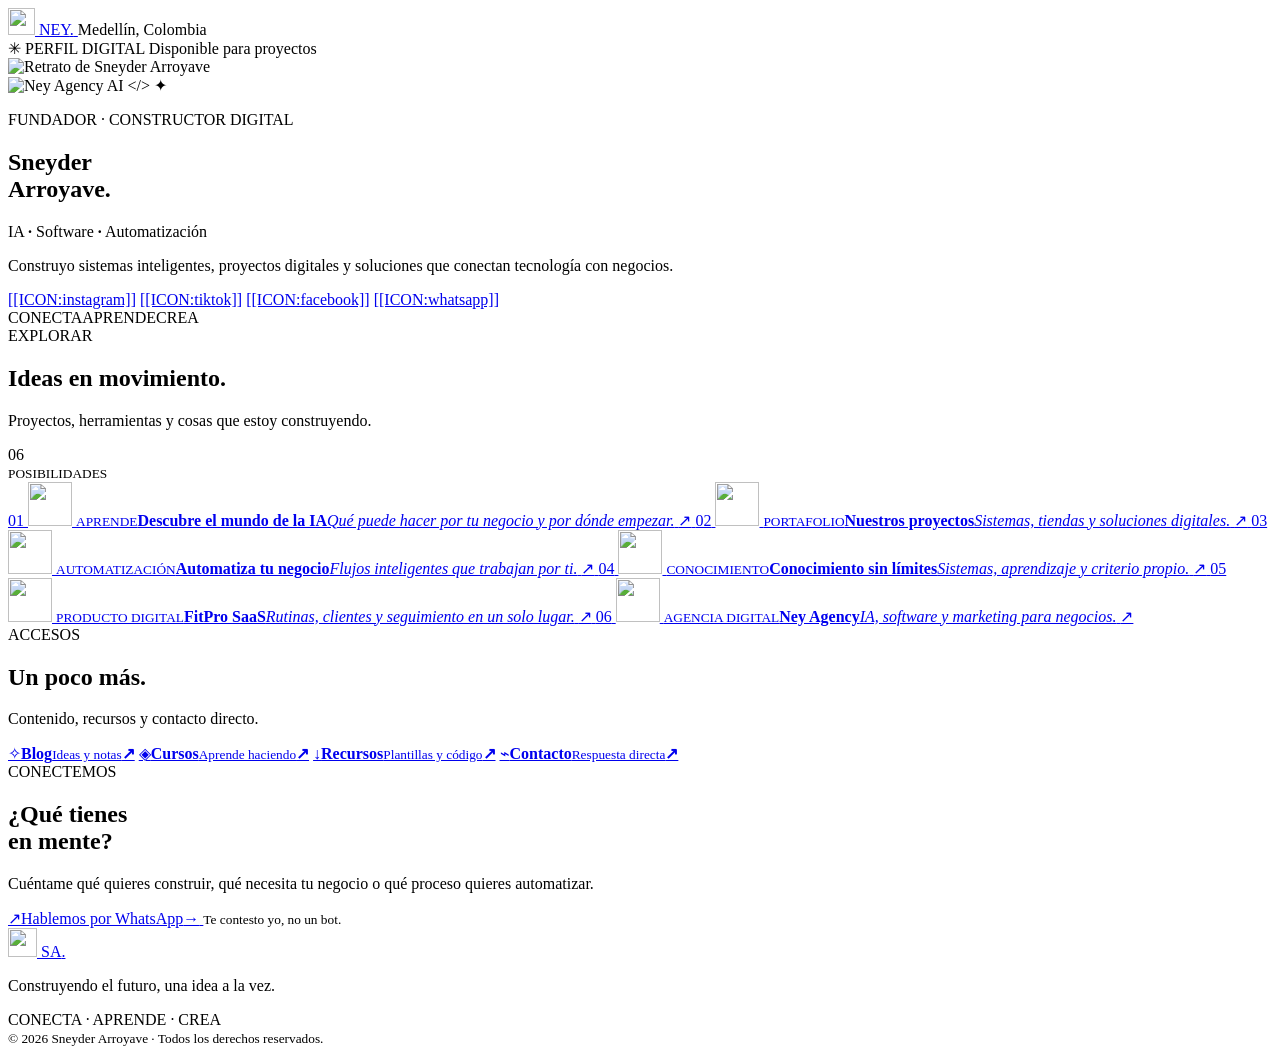
==== commit d2a779c9: "feat(bio): favicon del logo, iconos de redes, figuras 3D en Explorar, OG para WhatsApp y fondo neón " ====
--- a/src/index.template.html
+++ b/src/index.template.html
@@ -7,14 +7,27 @@
   <meta name="description" content="Sneyder Arroyave. IA, software y automatización. Conecta, aprende y crea.">
   <title>Sneyder Arroyave — IA, software y automatización</title>
   <link rel="canonical" href="[[SITE_URL]]">
-  <meta property="og:type" content="profile">
+  <meta property="og:type" content="website">
+  <meta property="og:site_name" content="Sneyder Arroyave">
   <meta property="og:title" content="Sneyder Arroyave — Conecta · Aprende · Crea">
   <meta property="og:description" content="IA, software y automatización. Ney Agency · FitPro SaaS · Proyectos.">
   <meta property="og:image" content="[[OG_IMAGE]]">
+  <meta property="og:image:secure_url" content="[[OG_IMAGE]]">
+  <meta property="og:image:type" content="image/jpeg">
+  <meta property="og:image:width" content="1200">
+  <meta property="og:image:height" content="630">
+  <meta property="og:image:alt" content="Sneyder Arroyave — IA, software y automatización">
   <meta property="og:url" content="[[SITE_URL]]">
   <meta property="og:locale" content="es_CO">
   <meta name="twitter:card" content="summary_large_image">
-  <link rel="icon" href="favicon.svg" type="image/svg+xml">
+  <meta name="twitter:title" content="Sneyder Arroyave — Conecta · Aprende · Crea">
+  <meta name="twitter:description" content="IA, software y automatización. Ney Agency · FitPro SaaS · Proyectos.">
+  <meta name="twitter:image" content="[[OG_IMAGE]]">
+  <link rel="icon" href="favicon.ico" sizes="32x32">
+  <link rel="icon" type="image/png" sizes="32x32" href="assets/brand/favicon-32.png">
+  <link rel="icon" type="image/png" sizes="16x16" href="assets/brand/favicon-16.png">
+  <link rel="icon" type="image/png" sizes="192x192" href="assets/brand/favicon-192.png">
+  <link rel="apple-touch-icon" sizes="180x180" href="apple-touch-icon.png">
   <link rel="preload" as="image" href="assets/avatar-ney.webp">
   <link rel="stylesheet" href="styles.css">
   <link rel="preconnect" href="https://fonts.googleapis.com">
@@ -24,6 +37,7 @@
 </head>
 <body>
   <div class="ambient" aria-hidden="true">
+    <div class="ambient__neon"></div>
     <div class="ambient__glow ambient__glow--one"></div>
     <div class="ambient__glow ambient__glow--two"></div>
     <div class="ambient__grid"></div>
@@ -63,64 +77,63 @@
           <p class="hero__specialty">IA <b>·</b> Software <b>·</b> Automatización</p>
           <p class="hero__description">Construyo sistemas inteligentes, proyectos digitales y soluciones que conectan tecnología con negocios.</p>
           <nav class="socials" aria-label="Redes sociales">
-            <a href="[[URL:instagram]]" target="_blank" rel="noopener noreferrer" aria-label="Instagram">ig</a>
-            <a href="[[URL:tiktok]]" target="_blank" rel="noopener noreferrer" aria-label="TikTok">tk</a>
-            <a href="[[URL:facebook]]" target="_blank" rel="noopener noreferrer" aria-label="Facebook">f</a>
-            <a href="#contacto" aria-label="Contacto">@</a>
+            <a href="[[URL:instagram]]" target="_blank" rel="noopener noreferrer" aria-label="Instagram" title="Instagram">[[ICON:instagram]]</a>
+            <a href="[[URL:tiktok]]" target="_blank" rel="noopener noreferrer" aria-label="TikTok" title="TikTok">[[ICON:tiktok]]</a>
+            <a href="[[URL:facebook]]" target="_blank" rel="noopener noreferrer" aria-label="Facebook" title="Facebook">[[ICON:facebook]]</a>
+            <a href="[[URL:whatsapp]]" target="_blank" rel="noopener noreferrer" aria-label="WhatsApp" title="WhatsApp">[[ICON:whatsapp]]</a>
           </nav>
         </div>
       </div>
 
       <div class="hero__bottom reveal">
         <span>CONECTA</span><i></i><span>APRENDE</span><i></i><span>CREA</span>
-        <span class="hero__index">01 — 03</span>
       </div>
     </section>
 
     <section class="section" id="explorar">
       <div class="section-heading reveal">
         <div>
-          <span class="section-kicker">01 / EXPLORAR</span>
+          <span class="section-kicker">EXPLORAR</span>
           <h2>Ideas en movimiento<span>.</span></h2>
           <p>Proyectos, herramientas y cosas que estoy construyendo.</p>
         </div>
-        <span class="section-count">06<br><small>ENLACES</small></span>
+        <span class="section-count">06<br><small>POSIBILIDADES</small></span>
       </div>
 
       <div class="projects">
         <a href="[[URL:card-ia]]" class="project project--blue reveal" target="_blank" rel="noopener noreferrer">
           <span class="project__number">01</span>
-          <span class="project__icon">✳</span>
+          <span class="project__icon"><img src="assets/3d/ia.webp" alt="" width="44" height="44" loading="lazy" decoding="async"></span>
           <span class="project__content"><small>APRENDE</small><strong>Descubre el mundo de la IA</strong><em>Qué puede hacer por tu negocio y por dónde empezar.</em></span>
           <span class="project__arrow">↗</span>
         </a>
         <a href="[[URL:card-proyectos]]" class="project project--light reveal" target="_blank" rel="noopener noreferrer">
           <span class="project__number">02</span>
-          <span class="project__icon">⌘</span>
+          <span class="project__icon"><img src="assets/3d/portafolio.webp" alt="" width="44" height="44" loading="lazy" decoding="async"></span>
           <span class="project__content"><small>PORTAFOLIO</small><strong>Nuestros proyectos</strong><em>Sistemas, tiendas y soluciones digitales.</em></span>
           <span class="project__arrow">↗</span>
         </a>
         <a href="[[URL:card-automatizacion]]" class="project project--violet reveal" target="_blank" rel="noopener noreferrer">
           <span class="project__number">03</span>
-          <span class="project__icon">↗</span>
+          <span class="project__icon"><img src="assets/3d/automatizacion.webp" alt="" width="44" height="44" loading="lazy" decoding="async"></span>
           <span class="project__content"><small>AUTOMATIZACIÓN</small><strong>Automatiza tu negocio</strong><em>Flujos inteligentes que trabajan por ti.</em></span>
           <span class="project__arrow">↗</span>
         </a>
         <a href="[[URL:card-conocimiento]]" class="project project--dark reveal" target="_blank" rel="noopener noreferrer">
           <span class="project__number">04</span>
-          <span class="project__icon">◇</span>
+          <span class="project__icon"><img src="assets/3d/conocimiento.webp" alt="" width="44" height="44" loading="lazy" decoding="async"></span>
           <span class="project__content"><small>CONOCIMIENTO</small><strong>Conocimiento sin límites</strong><em>Sistemas, aprendizaje y criterio propio.</em></span>
           <span class="project__arrow">↗</span>
         </a>
         <a href="[[URL:card-fitpro]]" class="project project--light reveal" target="_blank" rel="noopener noreferrer">
           <span class="project__number">05</span>
-          <span class="project__icon">◉</span>
+          <span class="project__icon"><img src="assets/3d/fitpro.webp" alt="" width="44" height="44" loading="lazy" decoding="async"></span>
           <span class="project__content"><small>PRODUCTO DIGITAL</small><strong>FitPro SaaS</strong><em>Rutinas, clientes y seguimiento en un solo lugar.</em></span>
           <span class="project__arrow">↗</span>
         </a>
         <a href="[[URL:card-agency]]" class="project project--blue reveal" target="_blank" rel="noopener noreferrer">
           <span class="project__number">06</span>
-          <span class="project__icon">✺</span>
+          <span class="project__icon"><img src="assets/3d/agencia.webp" alt="" width="44" height="44" loading="lazy" decoding="async"></span>
           <span class="project__content"><small>AGENCIA DIGITAL</small><strong>Ney Agency</strong><em>IA, software y marketing para negocios.</em></span>
           <span class="project__arrow">↗</span>
         </a>
@@ -130,7 +143,7 @@
     <section class="section section--short">
       <div class="section-heading reveal">
         <div>
-          <span class="section-kicker">02 / ACCESOS</span>
+          <span class="section-kicker">ACCESOS</span>
           <h2>Un poco más<span>.</span></h2>
           <p>Contenido, recursos y contacto directo.</p>
         </div>
@@ -145,7 +158,7 @@
 
     <section class="contact panel reveal" id="contacto">
       <div class="contact__orb"></div>
-      <span class="section-kicker">03 / CONECTEMOS</span>
+      <span class="section-kicker">CONECTEMOS</span>
       <h2>¿Qué tienes<br><span>en mente?</span></h2>
       <p>Cuéntame qué quieres construir, qué necesita tu negocio o qué proceso quieres automatizar.</p>
       <a class="contact__button" href="[[URL:whatsapp]]" target="_blank" rel="noopener noreferrer">
